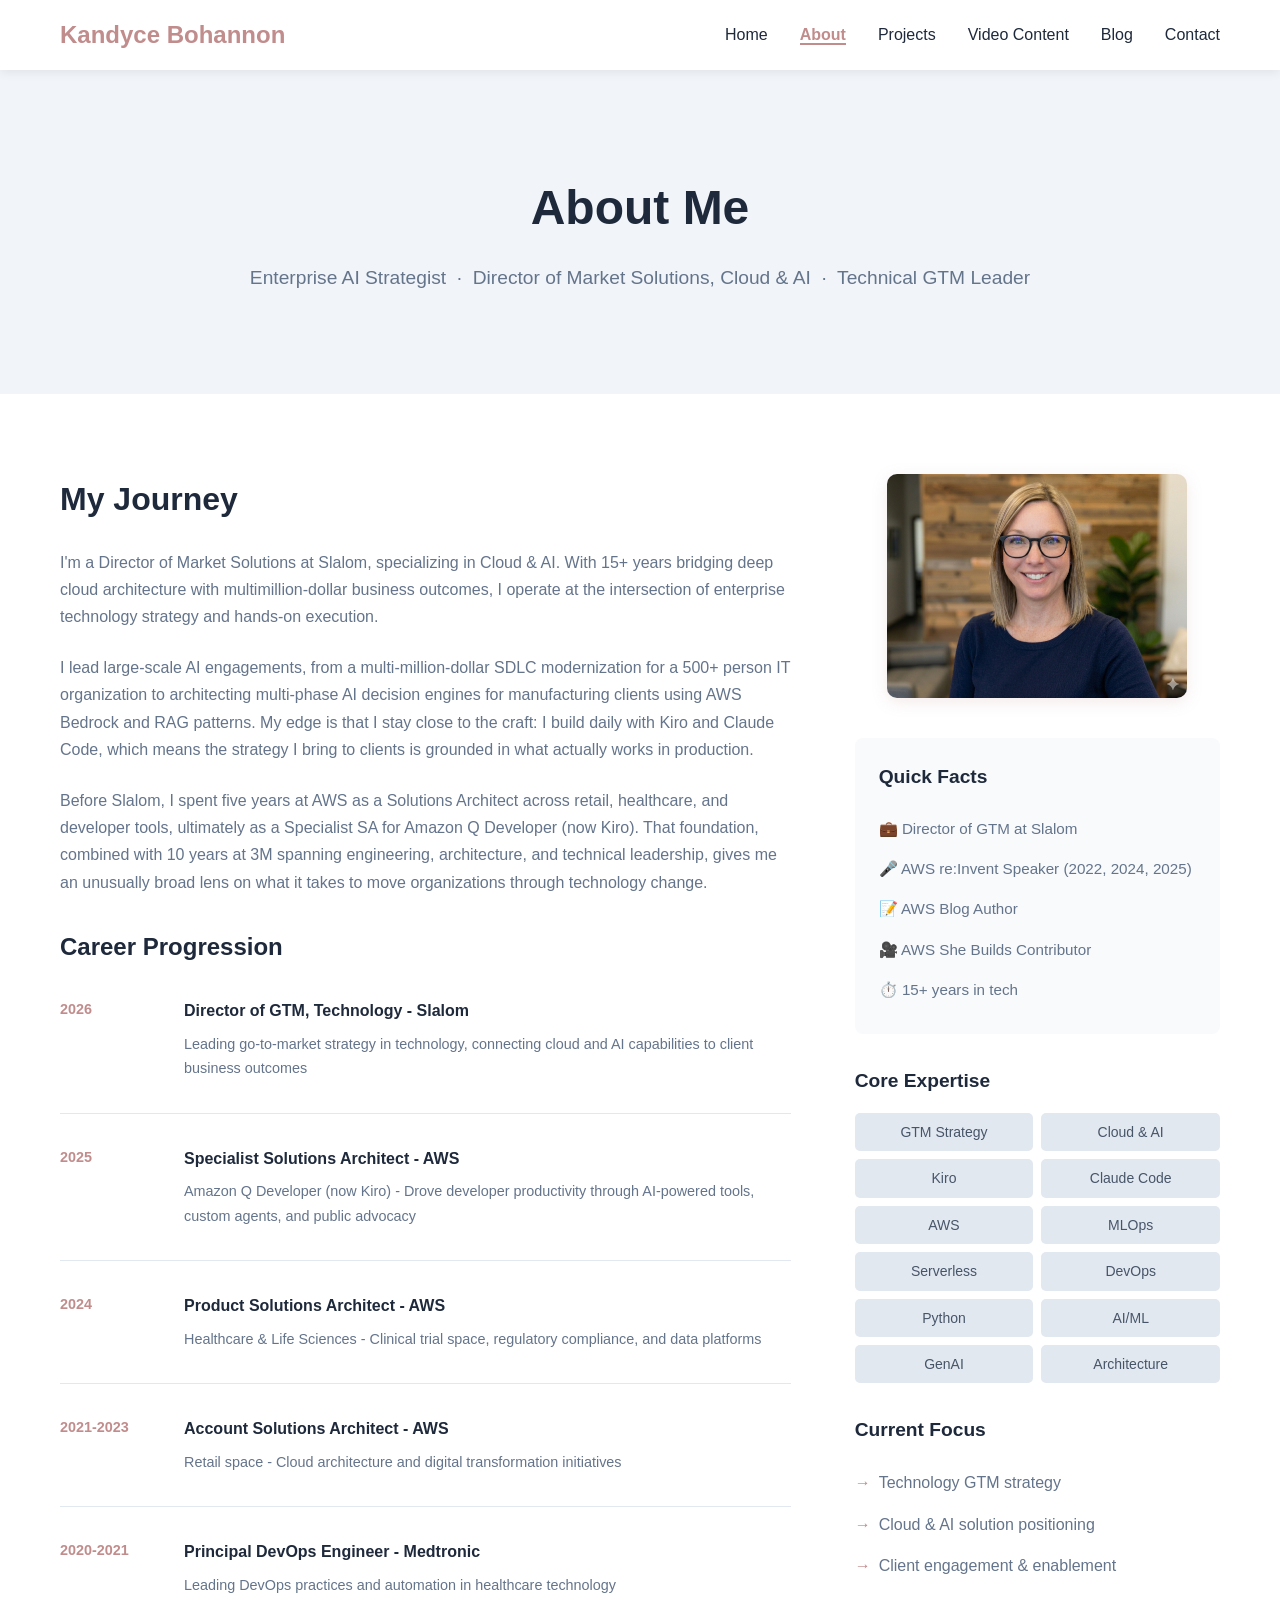
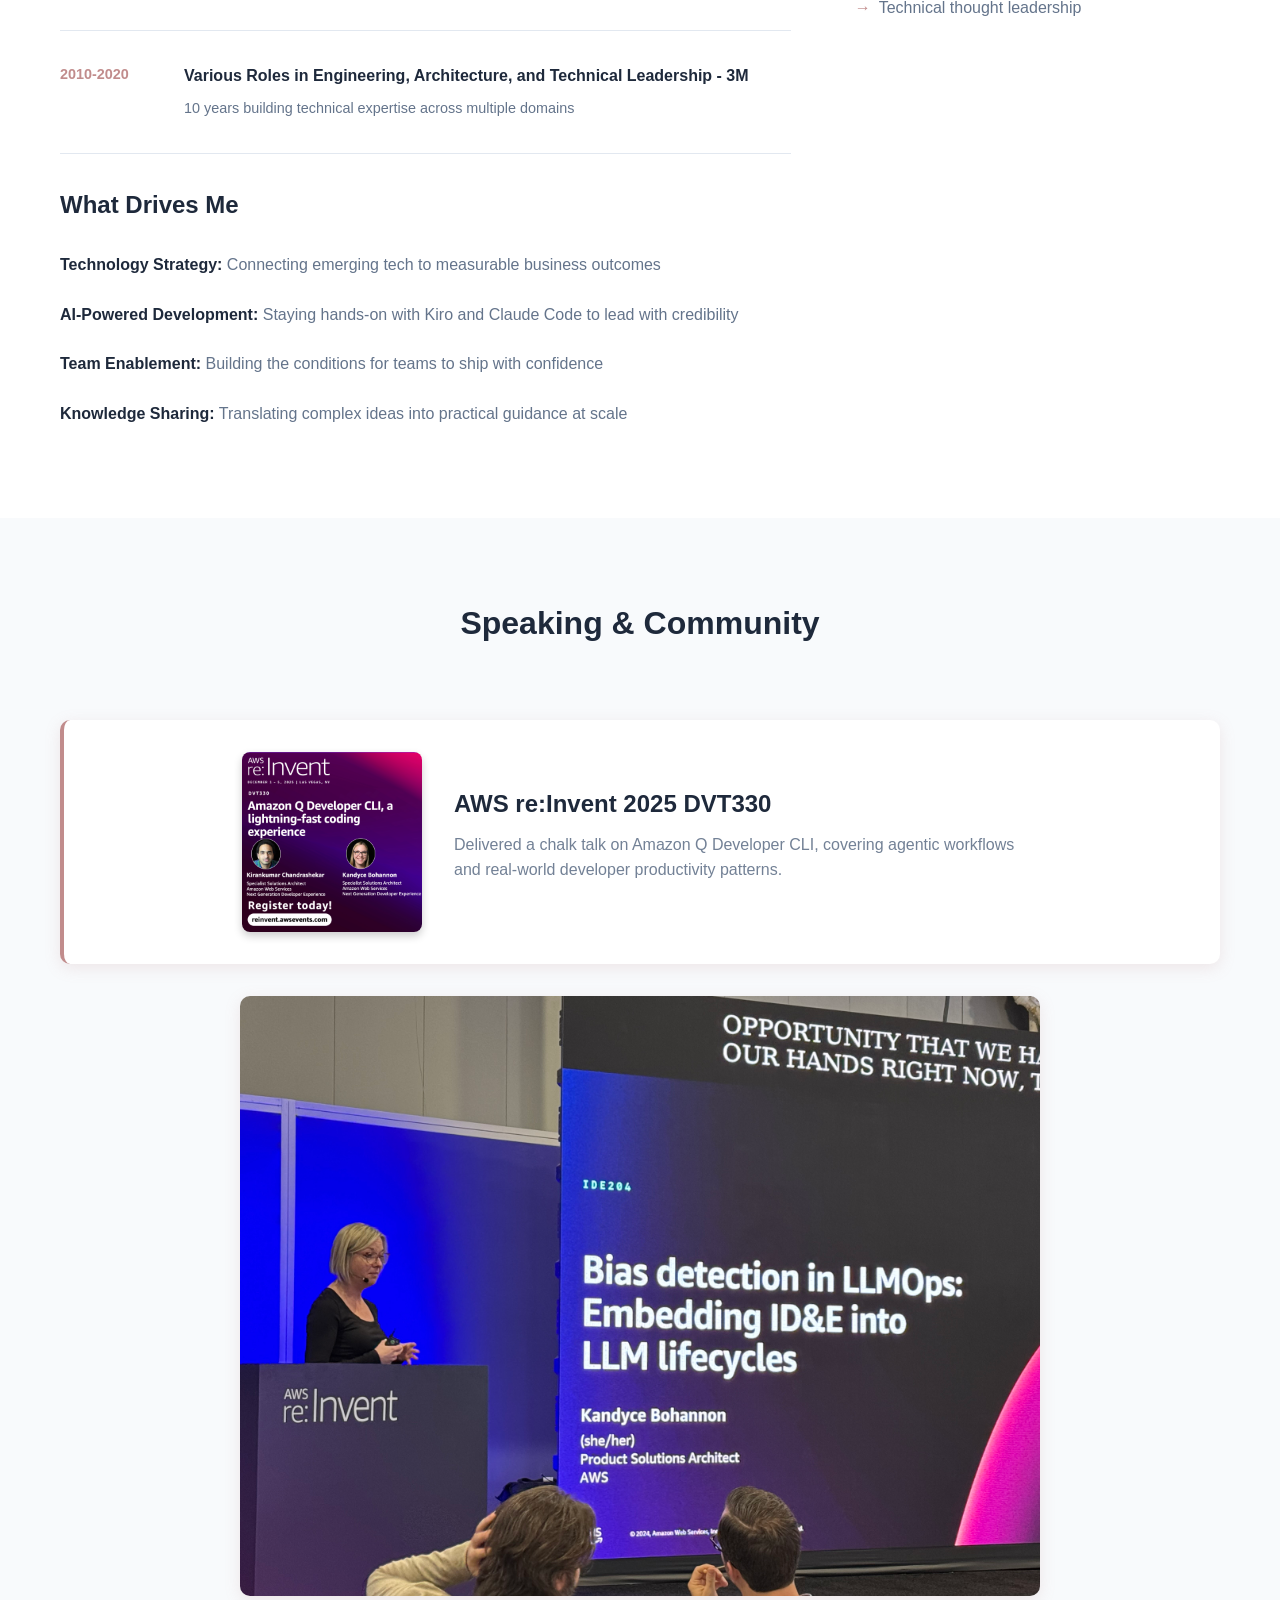
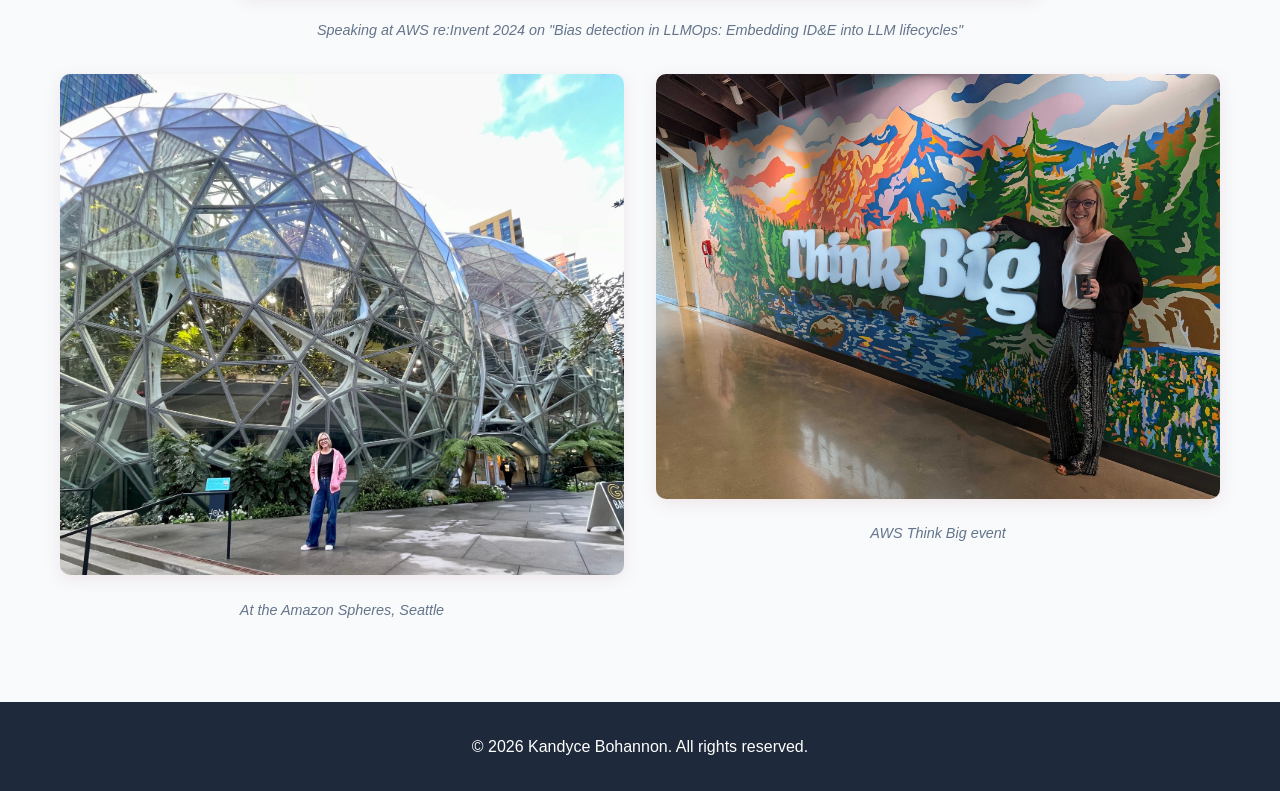
==== about.html @ 292721c5 "Reposition portfolio for Director/Executive GTM role - Shift hero and bio copy to Enterprise AI Stra" ====
<!DOCTYPE html>
<html lang="en">
<head>
    <meta charset="UTF-8">
    <meta name="viewport" content="width=device-width, initial-scale=1.0">
    <title>About - Kandyce Bohannon</title>
    <link rel="stylesheet" href="styles.css">
</head>
<body>
    <nav>
        <div class="nav-container">
            <div class="logo">Kandyce Bohannon</div>
            <button class="mobile-menu-toggle" onclick="toggleMobileMenu()">
                <span></span>
                <span></span>
                <span></span>
            </button>
            <ul class="nav-menu">
                <li><a href="index.html">Home</a></li>
                <li><a href="about.html" class="active">About</a></li>
                <li><a href="projects.html">Projects</a></li>
                <li><a href="she-builds-episodes.html">Video Content</a></li>
                <li><a href="blog.html">Blog</a></li>
                <li><a href="contact.html">Contact</a></li>
            </ul>
        </div>
    </nav>

    <main style="margin-top: 70px;">
        <section class="about-hero">
            <div class="container">
                <h1>About Me</h1>
                <p class="about-subtitle">Enterprise AI Strategist &nbsp;·&nbsp; Director of Market Solutions, Cloud &amp; AI &nbsp;·&nbsp; Technical GTM Leader</p>
            </div>
        </section>

        <section class="about-content">
            <div class="container">
                <div class="about-grid">
                    <div class="about-text">
                        <h2>My Journey</h2>
                        <p>I'm a Director of Market Solutions at Slalom, specializing in Cloud & AI. With 15+ years bridging deep cloud architecture with multimillion-dollar business outcomes, I operate at the intersection of enterprise technology strategy and hands-on execution.</p>

                        <p>I lead large-scale AI engagements, from a multi-million-dollar SDLC modernization for a 500+ person IT organization to architecting multi-phase AI decision engines for manufacturing clients using AWS Bedrock and RAG patterns. My edge is that I stay close to the craft: I build daily with Kiro and Claude Code, which means the strategy I bring to clients is grounded in what actually works in production.</p>

                        <p>Before Slalom, I spent five years at AWS as a Solutions Architect across retail, healthcare, and developer tools, ultimately as a Specialist SA for Amazon Q Developer (now Kiro). That foundation, combined with 10 years at 3M spanning engineering, architecture, and technical leadership, gives me an unusually broad lens on what it takes to move organizations through technology change.</p>

                        <h3>Career Progression</h3>
                        <div class="career-timeline">
                            <div class="timeline-item">
                                <div class="timeline-year">2026</div>
                                <div class="timeline-content">
                                    <h4>Director of GTM, Technology - Slalom</h4>
                                    <p>Leading go-to-market strategy in technology, connecting cloud and AI capabilities to client business outcomes</p>
                                </div>
                            </div>
                            <div class="timeline-item">
                                <div class="timeline-year">2025</div>
                                <div class="timeline-content">
                                    <h4>Specialist Solutions Architect - AWS</h4>
                                    <p>Amazon Q Developer (now Kiro) - Drove developer productivity through AI-powered tools, custom agents, and public advocacy</p>
                                </div>
                            </div>
                            <div class="timeline-item">
                                <div class="timeline-year">2024</div>
                                <div class="timeline-content">
                                    <h4>Product Solutions Architect - AWS</h4>
                                    <p>Healthcare & Life Sciences - Clinical trial space, regulatory compliance, and data platforms</p>
                                </div>
                            </div>
                            <div class="timeline-item">
                                <div class="timeline-year">2021-2023</div>
                                <div class="timeline-content">
                                    <h4>Account Solutions Architect - AWS</h4>
                                    <p>Retail space - Cloud architecture and digital transformation initiatives</p>
                                </div>
                            </div>
                            <div class="timeline-item">
                                <div class="timeline-year">2020-2021</div>
                                <div class="timeline-content">
                                    <h4>Principal DevOps Engineer - Medtronic</h4>
                                    <p>Leading DevOps practices and automation in healthcare technology</p>
                                </div>
                            </div>
                            <div class="timeline-item">
                                <div class="timeline-year">2010-2020</div>
                                <div class="timeline-content">
                                    <h4>Various Roles in Engineering, Architecture, and Technical Leadership - 3M</h4>
                                    <p>10 years building technical expertise across multiple domains</p>
                                </div>
                            </div>
                        </div>

                        <h3>What Drives Me</h3>
                        <ul class="values-list">
                            <li><strong>Technology Strategy:</strong> Connecting emerging tech to measurable business outcomes</li>
                            <li><strong>AI-Powered Development:</strong> Staying hands-on with Kiro and Claude Code to lead with credibility</li>
                            <li><strong>Team Enablement:</strong> Building the conditions for teams to ship with confidence</li>
                            <li><strong>Knowledge Sharing:</strong> Translating complex ideas into practical guidance at scale</li>
                        </ul>
                    </div>
                    
                    <div class="about-sidebar">
                        <div class="profile-image">
                            <img src="images/kb-profile-pic-june26.png" alt="Kandyce Bohannon" />
                        </div>
                        
                        <div class="quick-facts">
                            <h3>Quick Facts</h3>
                            <ul class="facts-list">
                                <li>💼 Director of GTM at Slalom</li>
                                <li>🎤 AWS re:Invent Speaker (2022, 2024, 2025)</li>
                                <li>📝 AWS Blog Author</li>
                                <li>🎥 AWS She Builds Contributor</li>
                                <li>⏱️ 15+ years in tech</li>
                            </ul>
                        </div>
                        
                        <div class="tech-stack">
                            <h3>Core Expertise</h3>
                            <div class="tech-grid">
                                <span class="tech-item">GTM Strategy</span>
                                <span class="tech-item">Cloud & AI</span>
                                <span class="tech-item">Kiro</span>
                                <span class="tech-item">Claude Code</span>
                                <span class="tech-item">AWS</span>
                                <span class="tech-item">MLOps</span>
                                <span class="tech-item">Serverless</span>
                                <span class="tech-item">DevOps</span>
                                <span class="tech-item">Python</span>
                                <span class="tech-item">AI/ML</span>
                                <span class="tech-item">GenAI</span>
                                <span class="tech-item">Architecture</span>
                            </div>
                        </div>

                        <div class="current-focus">
                            <h3>Current Focus</h3>
                            <ul>
                                <li>Technology GTM strategy</li>
                                <li>Cloud & AI solution positioning</li>
                                <li>Client engagement & enablement</li>
                                <li>Technical thought leadership</li>
                            </ul>
                        </div>
                    </div>
                </div>
            </div>
        </section>

        <section class="speaking-section">
            <div class="container">
                <h2>Speaking & Community</h2>
                
                <div class="reinvent-banner" style="background: white; border-radius: 10px; box-shadow: 0 4px 16px rgba(193,140,140,0.18); border-left: 4px solid #C18C8C; padding: 2rem; margin-bottom: 2rem;">
                    <div class="banner-content" style="flex-direction: row; align-items: center; gap: 2rem;">
                        <img src="images/dvt330-reinvent-2025.png" alt="DVT330 - Amazon Q Developer CLI Chalk Talk at re:Invent 2025" class="reinvent-image" style="max-width: 180px; border-radius: 8px;">
                        <div class="banner-text" style="color: #1e293b;">
                            <h3 style="color: #1e293b;">AWS re:Invent 2025 DVT330</h3>
                            <p style="color: #64748b;">Delivered a chalk talk on Amazon Q Developer CLI, covering agentic workflows and real-world developer productivity patterns.</p>
                        </div>
                    </div>
                </div>

                <div class="speaking-grid">
                    <div class="speaking-feature">
                        <img src="images/me-speaking.jpg" alt="Speaking at re:Invent on Bias Detection in LLMOps" />
                        <p class="photo-caption">Speaking at AWS re:Invent 2024 on "Bias detection in LLMOps: Embedding ID&E into LLM lifecycles"</p>
                    </div>
                    <div class="aws-photos-grid">
                        <div class="aws-photo">
                            <img src="images/me-spheres.jpg" alt="At the Amazon Spheres in Seattle" />
                            <p class="photo-caption">At the Amazon Spheres, Seattle</p>
                        </div>
                        <div class="aws-photo">
                            <img src="images/aws-event.jpg" alt="At AWS Think Big event" />
                            <p class="photo-caption">AWS Think Big event</p>
                        </div>
                    </div>
                </div>
            </div>
        </section>
    </main>

    <script>
        function toggleMobileMenu() {
            const navMenu = document.querySelector('.nav-menu');
            const toggle = document.querySelector('.mobile-menu-toggle');
            navMenu.classList.toggle('active');
            toggle.classList.toggle('active');
        }
    </script>

    <footer>
        <div class="container">
            <p>&copy; 2026 Kandyce Bohannon. All rights reserved.</p>
        </div>
    </footer>

    <style>
        .about-hero {
            background: #F1F4F8;
            color: #1e293b;
            padding: 100px 0;
            text-align: center;
        }

        .about-hero h1 {
            font-size: 3rem;
            margin-bottom: 1rem;
            color: #1e293b;
        }

        .about-subtitle {
            font-size: 1.2rem;
            color: #64748b;
        }

        .about-content {
            padding: 80px 0;
        }

        .about-grid {
            display: grid;
            grid-template-columns: 2fr 1fr;
            gap: 4rem;
            align-items: start;
        }

        .about-text h2 {
            font-size: 2rem;
            margin-bottom: 1.5rem;
            color: #1e293b;
        }

        .about-text h3 {
            font-size: 1.5rem;
            margin: 2rem 0 1rem;
            color: #1e293b;
        }

        .about-text p {
            margin-bottom: 1.5rem;
            color: #64748b;
            line-height: 1.7;
        }

        .career-timeline {
            margin: 2rem 0;
        }

        .timeline-item {
            display: grid;
            grid-template-columns: 100px 1fr;
            gap: 1.5rem;
            margin-bottom: 2rem;
            padding-bottom: 2rem;
            border-bottom: 1px solid #e2e8f0;
        }

        .timeline-year {
            font-weight: bold;
            color: #C18C8C;
            font-size: 0.9rem;
        }

        .timeline-content h4 {
            color: #1e293b;
            margin-bottom: 0.5rem;
        }

        .timeline-content p {
            color: #64748b;
            margin: 0;
            font-size: 0.9rem;
        }

        .values-list {
            list-style: none;
            padding-left: 0;
        }

        .values-list li {
            padding: 0.75rem 0;
            color: #64748b;
            line-height: 1.6;
        }

        .values-list strong {
            color: #1e293b;
        }

        .profile-image {
            text-align: center;
            margin-bottom: 2rem;
        }

        .profile-image img {
            width: 100%;
            max-width: 300px;
            border-radius: 10px;
            box-shadow: 0 4px 16px rgba(193,140,140,0.18);
        }

        .quick-facts {
            background: #f8fafc;
            padding: 1.5rem;
            border-radius: 8px;
            margin-bottom: 2rem;
        }

        .quick-facts h3 {
            font-size: 1.2rem;
            margin-bottom: 1rem;
            color: #1e293b;
        }

        .facts-list {
            list-style: none;
            padding-left: 0;
        }

        .facts-list li {
            padding: 0.5rem 0;
            color: #64748b;
            font-size: 0.95rem;
        }

        .image-note {
            font-size: 0.8rem;
            color: #64748b;
            font-style: italic;
            margin-top: 0.5rem;
        }

        .tech-stack h3, .current-focus h3 {
            font-size: 1.2rem;
            margin-bottom: 1rem;
            color: #1e293b;
        }

        .tech-grid {
            display: grid;
            grid-template-columns: repeat(2, 1fr);
            gap: 0.5rem;
            margin-bottom: 2rem;
        }

        .tech-item {
            background: #e2e8f0;
            color: #475569;
            padding: 0.5rem;
            border-radius: 5px;
            text-align: center;
            font-size: 0.875rem;
        }

        .current-focus ul {
            list-style: none;
            padding-left: 0;
        }

        .current-focus li {
            padding: 0.5rem 0;
            color: #64748b;
            position: relative;
            padding-left: 1.5rem;
        }

        .current-focus li:before {
            content: "→";
            color: #C18C8C;
            position: absolute;
            left: 0;
        }

        @media (max-width: 768px) {
            .about-grid {
                grid-template-columns: 1fr;
                gap: 2rem;
            }
            
            .about-hero h1 {
                font-size: 2rem;
            }

            .timeline-item {
                grid-template-columns: 1fr;
                gap: 0.5rem;
            }
        }

        .speaking-section {
            background: #f8fafc;
            padding: 80px 0;
        }

        .speaking-section h2 {
            font-size: 2rem;
            margin-bottom: 2rem;
            color: #1e293b;
            text-align: center;
        }

        .speaking-grid {
            display: grid;
            gap: 2rem;
        }

        .speaking-feature {
            text-align: center;
        }

        .speaking-feature img {
            width: 100%;
            max-width: 800px;
            border-radius: 10px;
            box-shadow: 0 4px 16px rgba(193,140,140,0.18);
        }

        .aws-photos-grid {
            display: grid;
            grid-template-columns: repeat(2, 1fr);
            gap: 2rem;
        }

        .aws-photo {
            text-align: center;
        }

        .aws-photo img {
            width: 100%;
            border-radius: 10px;
            box-shadow: 0 4px 16px rgba(193,140,140,0.18);
        }

        .photo-caption {
            margin-top: 1rem;
            color: #64748b;
            font-size: 0.9rem;
            font-style: italic;
        }

        @media (max-width: 768px) {
            .aws-photos-grid {
                grid-template-columns: 1fr;
            }
        }
    </style>
</body>
</html>
---- styles.css ----
/* Reset and base styles */
* {
    margin: 0;
    padding: 0;
    box-sizing: border-box;
}

body {
    font-family: -apple-system, BlinkMacSystemFont, 'Segoe UI', Roboto, sans-serif;
    line-height: 1.6;
    color: #1e293b;
    background: #fff;
}

.container {
    max-width: 1200px;
    margin: 0 auto;
    padding: 0 20px;
}

/* Navigation */
nav {
    background: #fff;
    box-shadow: 0 2px 10px rgba(0,0,0,0.08);
    position: fixed;
    width: 100%;
    top: 0;
    z-index: 1000;
}

.nav-container {
    max-width: 1200px;
    margin: 0 auto;
    padding: 0 20px;
    display: flex;
    justify-content: space-between;
    align-items: center;
    height: 70px;
}

.logo {
    font-size: 1.5rem;
    font-weight: bold;
    color: #C18C8C;
}

.nav-menu {
    display: flex;
    list-style: none;
    gap: 2rem;
}

.nav-menu a {
    text-decoration: none;
    color: #1e293b;
    font-weight: 500;
    transition: color 0.3s;
}

.nav-menu a:hover {
    color: #C18C8C;
}

.nav-menu a.active {
    color: #C18C8C;
    font-weight: 600;
    border-bottom: 2px solid #C18C8C;
}

/* Mobile menu toggle */
.mobile-menu-toggle {
    display: none;
    flex-direction: column;
    background: none;
    border: none;
    cursor: pointer;
    padding: 0;
    width: 30px;
    height: 24px;
    justify-content: space-between;
}

.mobile-menu-toggle span {
    display: block;
    height: 3px;
    width: 100%;
    background: #1e293b;
    border-radius: 2px;
    transition: all 0.3s ease;
}

.mobile-menu-toggle.active span:nth-child(1) {
    transform: rotate(45deg) translate(6px, 6px);
}

.mobile-menu-toggle.active span:nth-child(2) {
    opacity: 0;
}

.mobile-menu-toggle.active span:nth-child(3) {
    transform: rotate(-45deg) translate(6px, -6px);
}

/* re:Invent Banner */
.reinvent-banner {
    background: linear-gradient(135deg, #ff6b35 0%, #f7931e 100%);
    padding: 20px 0;
    margin-top: 70px;
}

.banner-content {
    display: flex;
    align-items: center;
    gap: 20px;
    max-width: 800px;
    margin: 0 auto;
}

.reinvent-image {
    max-width: 200px;
    height: auto;
    border-radius: 8px;
    box-shadow: 0 4px 8px rgba(0,0,0,0.2);
}

.banner-text {
    color: white;
    flex: 1;
}

.banner-text h3 {
    margin: 0 0 8px 0;
    font-size: 1.5rem;
}

.banner-text p {
    margin: 0 0 15px 0;
    opacity: 0.9;
}

.btn-accent {
    background: white;
    color: #ff6b35;
    border: none;
    font-weight: 600;
}

.btn-accent:hover {
    background: #f8f9fa;
    transform: translateY(-2px);
}

/* Hero section */
.hero {
    background: #F1F4F8;
    color: #1e293b;
    padding: 150px 0 100px;
    text-align: center;
}

.hero-content {
    max-width: 800px;
    margin: 0 auto;
    padding: 0 20px;
}

.hero h1 {
    font-size: 3.5rem;
    margin-bottom: 1rem;
    color: #1e293b;
}

.highlight {
    color: #C18C8C;
}

.hero-subtitle {
    font-size: 1.4rem;
    margin-bottom: 1rem;
    color: #475569;
    font-weight: 400;
    letter-spacing: 0.02em;
}

.hero-description {
    font-size: 1.1rem;
    margin-bottom: 2rem;
    color: #64748b;
    line-height: 1.75;
}

.hero-buttons {
    display: flex;
    gap: 1rem;
    justify-content: center;
    flex-wrap: wrap;
}

/* Buttons */
.btn {
    display: inline-block;
    padding: 12px 30px;
    text-decoration: none;
    border-radius: 5px;
    font-weight: 600;
    transition: all 0.3s;
    border: 2px solid transparent;
}

.btn-primary {
    background: #C18C8C;
    color: white;
    border-color: #C18C8C;
}

.btn-primary:hover {
    background: #A67070;
    border-color: #A67070;
    transform: translateY(-2px);
}

.btn-secondary {
    background: transparent;
    color: #1e293b;
    border: 2px solid #1e293b;
}

.btn-secondary:hover {
    background: #1e293b;
    color: white;
}

/* Hero section button overrides — light background, no white-on-white issues */
.hero .btn-primary {
    background: #C18C8C;
    border-color: #C18C8C;
    color: white;
}

.hero .btn-primary:hover {
    background: #A67070;
    border-color: #A67070;
}

.hero .btn-secondary {
    background: transparent;
    color: #1e293b;
    border: 2px solid #1e293b;
}

.hero .btn-secondary:hover {
    background: #1e293b;
    color: white;
}

/* Executive Engagements section */
.executive-engagements {
    padding: 100px 0;
    background: #fff;
}

.executive-engagements h2 {
    text-align: center;
    font-size: 2.5rem;
    margin-bottom: 0.75rem;
    color: #1e293b;
}

.section-subtitle {
    text-align: center;
    color: #64748b;
    font-size: 1.1rem;
    margin-bottom: 3rem;
    max-width: 650px;
    margin-left: auto;
    margin-right: auto;
}

.section-divider {
    width: 60px;
    height: 3px;
    background: #C18C8C;
    margin: 1rem auto 3rem;
    border-radius: 2px;
}

.engagements-grid {
    display: grid;
    grid-template-columns: repeat(auto-fit, minmax(440px, 1fr));
    gap: 2rem;
}

.engagement-card {
    background: #f8fafc;
    border-radius: 12px;
    padding: 2.5rem;
    border-left: 4px solid #C18C8C;
    box-shadow: 0 4px 16px rgba(193,140,140,0.18);
    transition: transform 0.3s, box-shadow 0.3s;
}

.engagement-card:hover {
    transform: translateY(-4px);
    box-shadow: 0 8px 28px rgba(193,140,140,0.28);
}

.engagement-icon {
    font-size: 2rem;
    margin-bottom: 1rem;
}

.engagement-card h3 {
    font-size: 1.4rem;
    color: #1e293b;
    margin-bottom: 0.5rem;
}

.engagement-meta {
    font-size: 0.875rem;
    color: #C18C8C;
    font-weight: 600;
    text-transform: uppercase;
    letter-spacing: 0.05em;
    margin-bottom: 1rem;
}

.engagement-card p {
    color: #64748b;
    line-height: 1.7;
    margin-bottom: 1.5rem;
}

.engagement-tags {
    display: flex;
    gap: 0.5rem;
    flex-wrap: wrap;
}

/* Thought Leadership section */
.thought-leadership {
    padding: 100px 0;
    background: #f8fafc;
}

.thought-leadership h2 {
    text-align: center;
    font-size: 2.5rem;
    margin-bottom: 0.75rem;
    color: #1e293b;
}

.leadership-grid {
    display: grid;
    grid-template-columns: 1.4fr 1fr 1fr;
    gap: 2rem;
    align-items: start;
}

.leadership-card {
    background: white;
    border-radius: 12px;
    padding: 2rem;
    box-shadow: 0 4px 16px rgba(193,140,140,0.18);
    border-left: 4px solid #C18C8C;
    height: 100%;
    transition: transform 0.2s, box-shadow 0.2s;
}

.leadership-card:hover {
    transform: translateY(-3px);
    box-shadow: 0 8px 28px rgba(193,140,140,0.28);
}

.leadership-card.featured-host {
    border-top: 4px solid #C18C8C;
}

.leadership-icon {
    font-size: 1.75rem;
    margin-bottom: 0.75rem;
}

.leadership-card h3 {
    font-size: 1.25rem;
    color: #1e293b;
    margin-bottom: 0.25rem;
}

.leadership-card h4 {
    font-size: 0.95rem;
    color: #C18C8C;
    font-weight: 600;
    margin-bottom: 0.75rem;
}

.leadership-card p {
    color: #64748b;
    line-height: 1.7;
    font-size: 0.95rem;
    margin-bottom: 1rem;
}

.viewer-count {
    display: inline-block;
    background: #fef3f3;
    color: #C18C8C;
    font-weight: 700;
    font-size: 1.5rem;
    padding: 0.5rem 1rem;
    border-radius: 8px;
    margin-bottom: 1rem;
}

/* Featured projects */
.featured-projects {
    padding: 100px 0;
    background: #f8fafc;
}

.featured-projects h2 {
    text-align: center;
    font-size: 2.5rem;
    margin-bottom: 3rem;
    color: #1e293b;
}

.projects-grid {
    display: grid;
    grid-template-columns: repeat(auto-fit, minmax(300px, 1fr));
    gap: 2rem;
}

.project-card {
    background: white;
    padding: 2rem;
    border-radius: 10px;
    box-shadow: 0 4px 16px rgba(193,140,140,0.18);
    border-left: 4px solid #C18C8C;
    transition: transform 0.3s, box-shadow 0.3s;
}

.project-card:hover {
    transform: translateY(-5px);
    box-shadow: 0 8px 28px rgba(193,140,140,0.28);
}

.project-card h3 {
    font-size: 1.5rem;
    margin-bottom: 1rem;
    color: #1e293b;
}

.project-card p {
    color: #64748b;
    margin-bottom: 1.5rem;
}

.project-tech {
    display: flex;
    gap: 0.5rem;
    margin-bottom: 1.5rem;
    flex-wrap: wrap;
}

.tech-tag {
    background: #e2e8f0;
    color: #475569;
    padding: 0.25rem 0.75rem;
    border-radius: 20px;
    font-size: 0.875rem;
}

.project-link {
    color: #C18C8C;
    text-decoration: none;
    font-weight: 600;
}

.project-link:hover {
    color: #A67070;
    text-decoration: underline;
}

/* TODO note */
.todo-note {
    background: #fffbeb;
    border: 1px solid #fde68a;
    border-left: 4px solid #f59e0b;
    border-radius: 8px;
    padding: 1rem 1.5rem;
    margin: 2rem 0;
    color: #92400e;
    font-size: 0.9rem;
}

.todo-note strong {
    color: #78350f;
}

/* Footer */
footer {
    background: #1e293b;
    color: white;
    text-align: center;
    padding: 2rem 0;
}

/* Responsive design */
@media (max-width: 1024px) {
    .leadership-grid {
        grid-template-columns: 1fr 1fr;
    }

    .leadership-card.featured-host {
        grid-column: 1 / -1;
    }
}

@media (max-width: 768px) {
    .mobile-menu-toggle {
        display: flex;
    }

    .nav-menu {
        display: none;
        position: absolute;
        top: 100%;
        left: 0;
        width: 100%;
        background: white;
        flex-direction: column;
        box-shadow: 0 2px 10px rgba(0,0,0,0.1);
        z-index: 1000;
    }

    .nav-menu.active {
        display: flex;
    }

    .nav-menu li {
        margin: 0;
        border-bottom: 1px solid #e2e8f0;
    }

    .nav-menu a {
        padding: 1rem;
        display: block;
        text-align: center;
    }

    .banner-content {
        flex-direction: column;
        text-align: center;
    }

    .reinvent-image {
        max-width: 150px;
    }

    .hero h1 {
        font-size: 2.5rem;
    }

    .hero-subtitle {
        font-size: 1.1rem;
    }

    .hero-buttons {
        flex-direction: column;
        align-items: center;
    }

    .projects-grid {
        grid-template-columns: 1fr;
    }

    .engagements-grid {
        grid-template-columns: 1fr;
    }

    .leadership-grid {
        grid-template-columns: 1fr;
    }
}
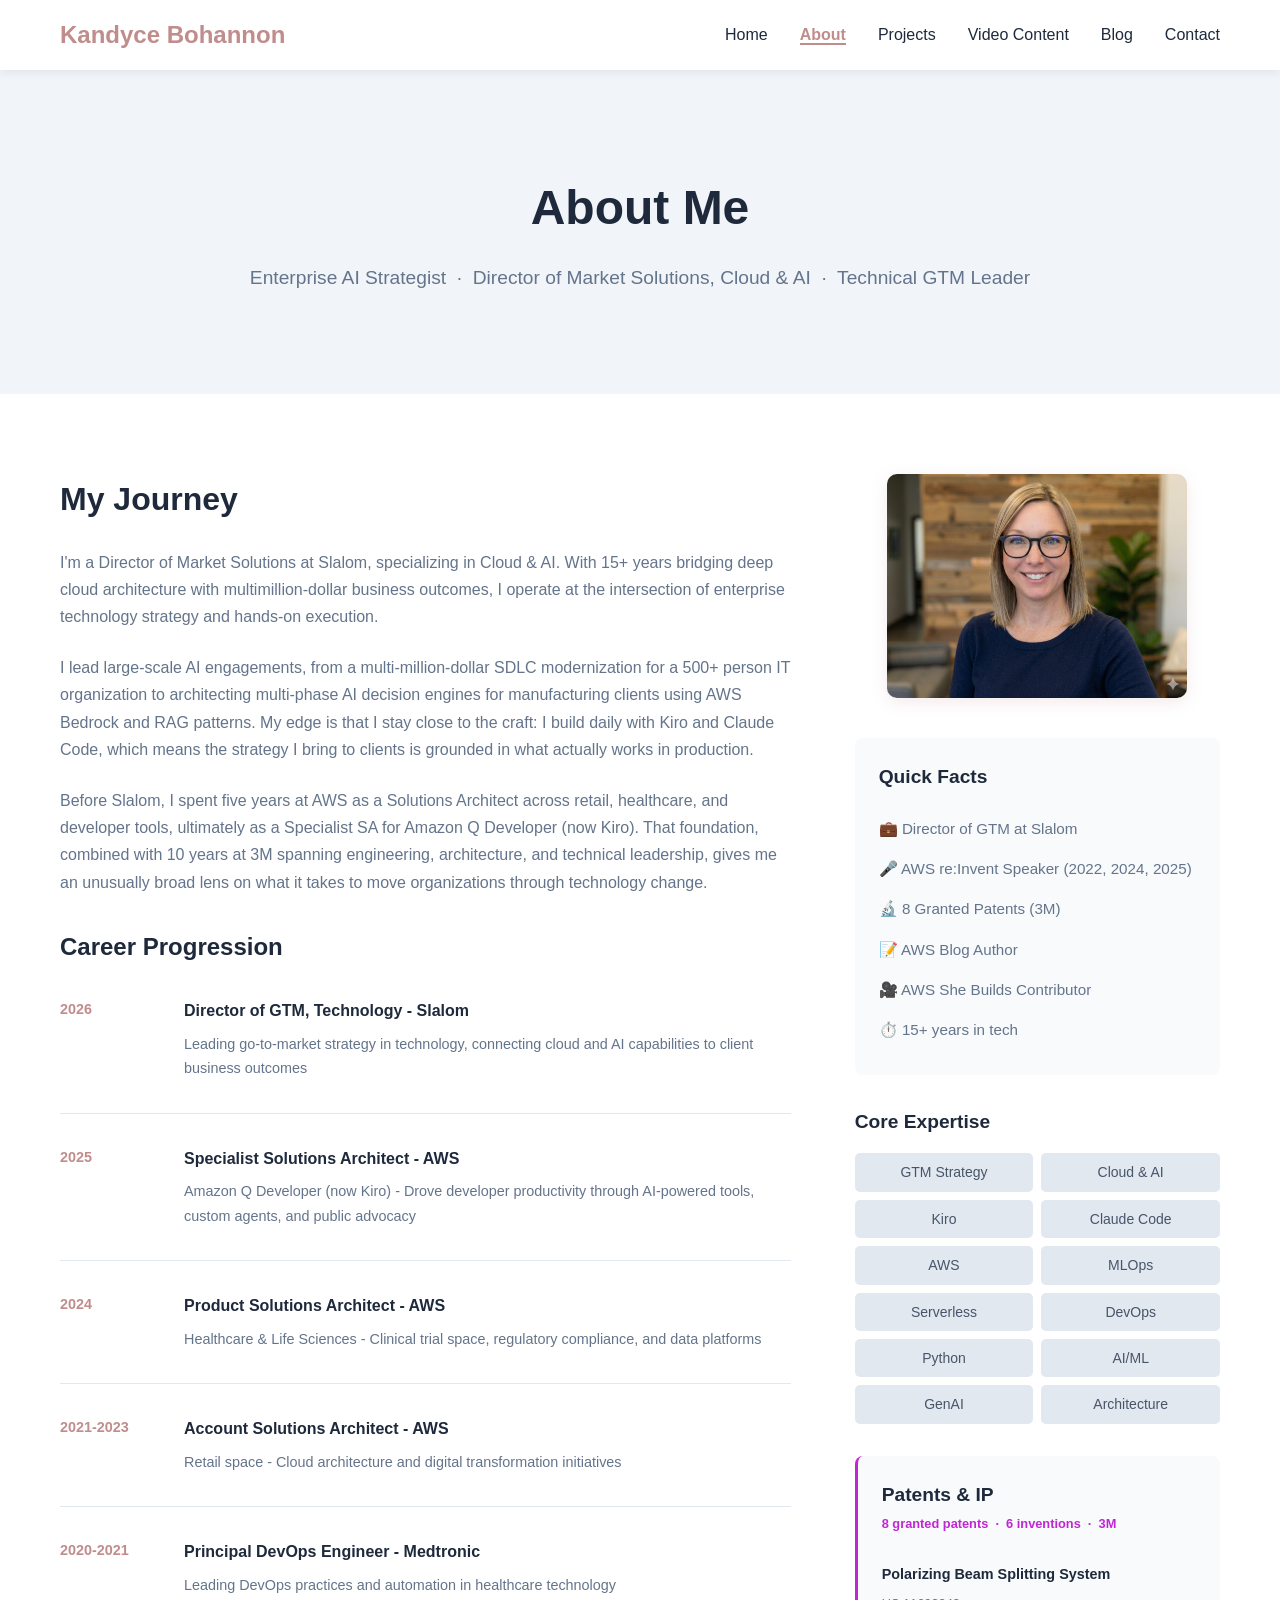
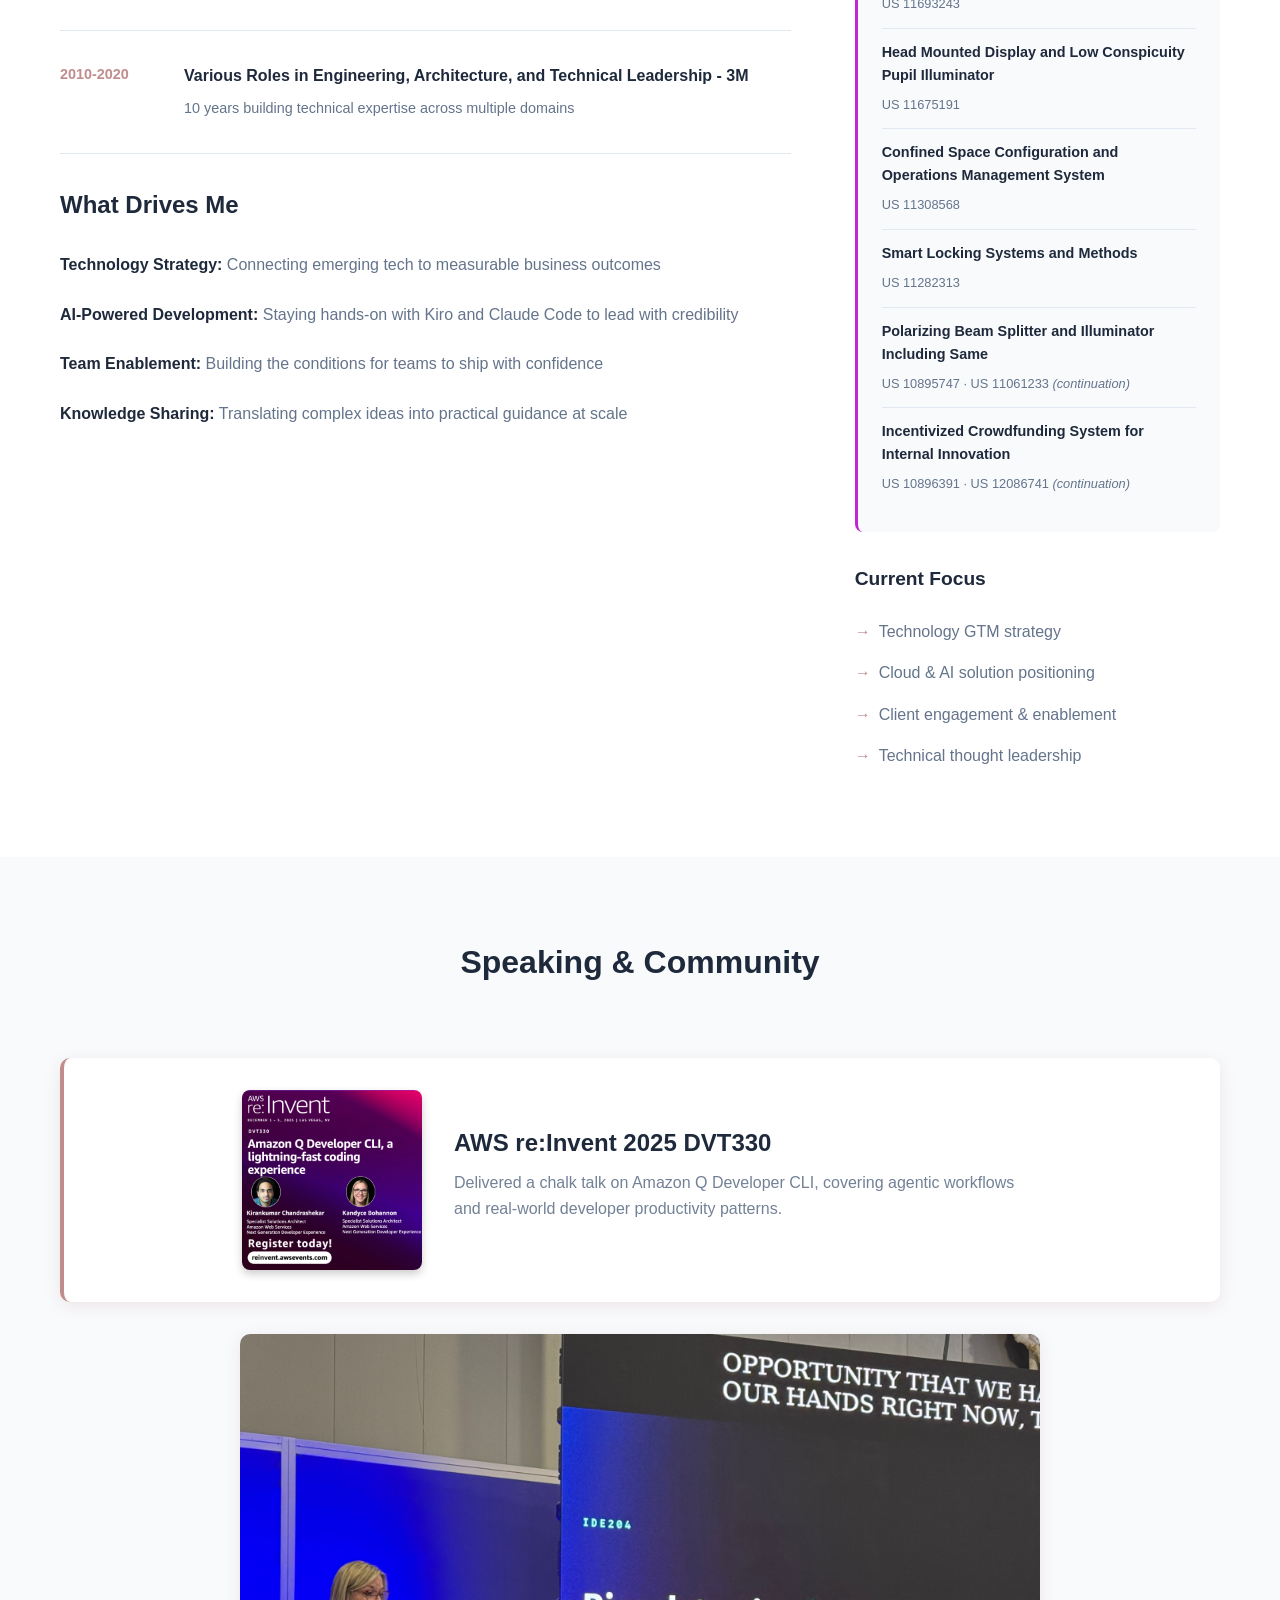
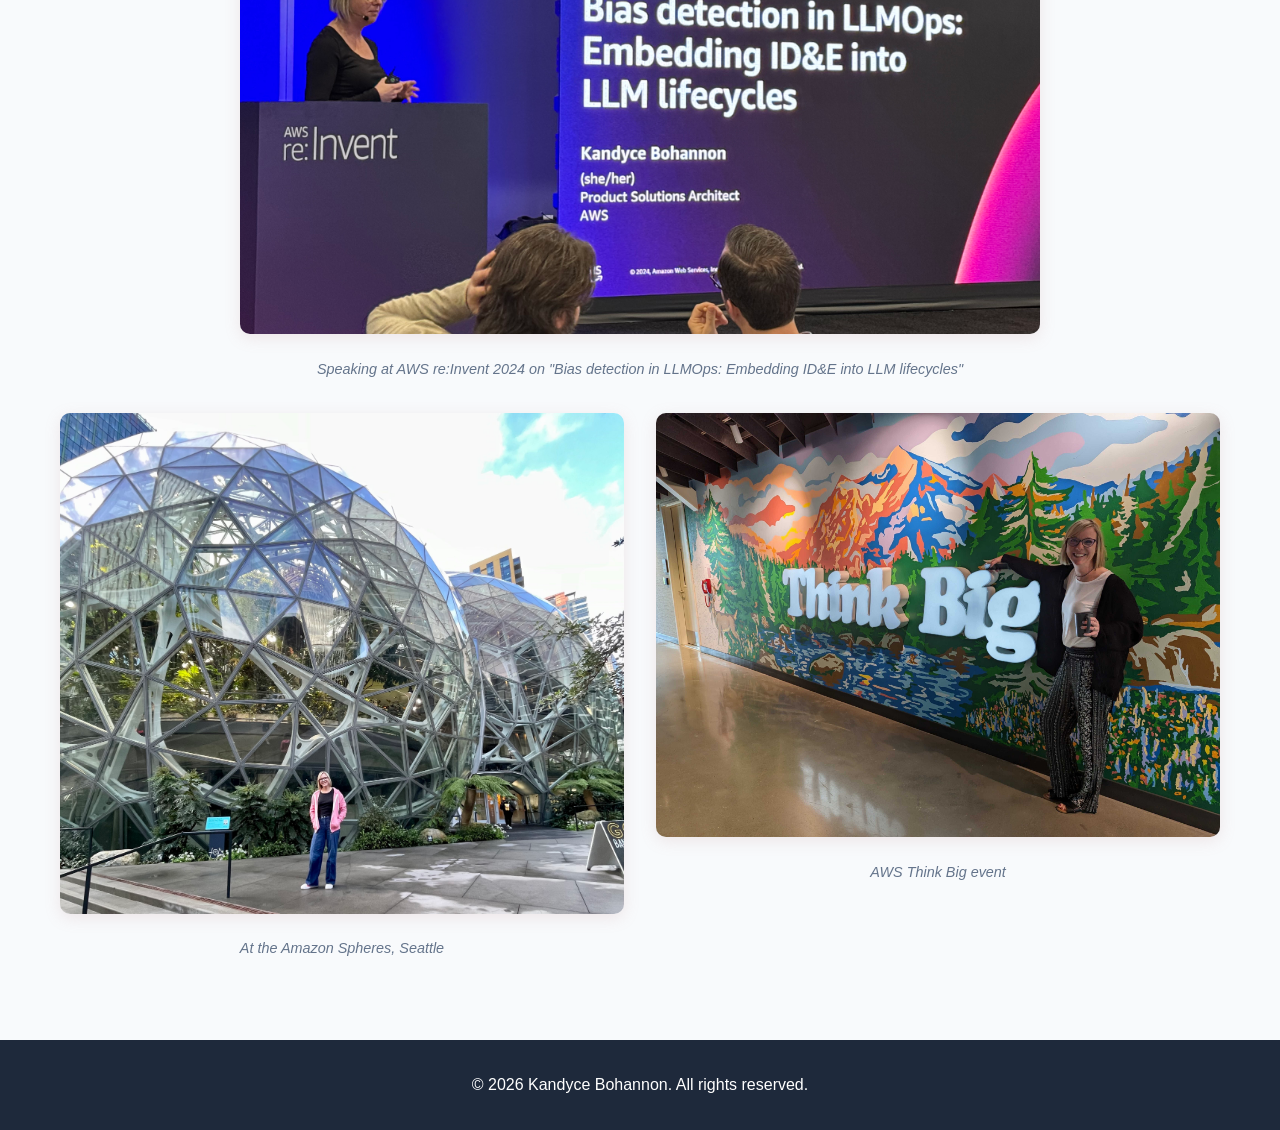
==== commit cb73d49c: "Add Patents & IP section to About sidebar Added 8 granted 3M patents to the sidebar, grouped into 6 " ====
--- a/about.html
+++ b/about.html
@@ -110,6 +110,7 @@
                             <ul class="facts-list">
                                 <li>💼 Director of GTM at Slalom</li>
                                 <li>🎤 AWS re:Invent Speaker (2022, 2024, 2025)</li>
+                                <li>🔬 8 Granted Patents (3M)</li>
                                 <li>📝 AWS Blog Author</li>
                                 <li>🎥 AWS She Builds Contributor</li>
                                 <li>⏱️ 15+ years in tech</li>
@@ -134,6 +135,37 @@
                             </div>
                         </div>
 
+                        <div class="patents-sidebar">
+                            <h3>Patents &amp; IP</h3>
+                            <p class="patents-count">8 granted patents &nbsp;·&nbsp; 6 inventions &nbsp;·&nbsp; 3M</p>
+                            <ul class="patents-list">
+                                <li>
+                                    <strong>Polarizing Beam Splitting System</strong>
+                                    <span class="patent-meta">US 11693243</span>
+                                </li>
+                                <li>
+                                    <strong>Head Mounted Display and Low Conspicuity Pupil Illuminator</strong>
+                                    <span class="patent-meta">US 11675191</span>
+                                </li>
+                                <li>
+                                    <strong>Confined Space Configuration and Operations Management System</strong>
+                                    <span class="patent-meta">US 11308568</span>
+                                </li>
+                                <li>
+                                    <strong>Smart Locking Systems and Methods</strong>
+                                    <span class="patent-meta">US 11282313</span>
+                                </li>
+                                <li>
+                                    <strong>Polarizing Beam Splitter and Illuminator Including Same</strong>
+                                    <span class="patent-meta">US 10895747 · US 11061233 <em>(continuation)</em></span>
+                                </li>
+                                <li>
+                                    <strong>Incentivized Crowdfunding System for Internal Innovation</strong>
+                                    <span class="patent-meta">US 10896391 · US 12086741 <em>(continuation)</em></span>
+                                </li>
+                            </ul>
+                        </div>
+
                         <div class="current-focus">
                             <h3>Current Focus</h3>
                             <ul>
@@ -355,6 +387,53 @@
             font-size: 0.875rem;
         }
 
+        .patents-sidebar {
+            background: #f8fafc;
+            padding: 1.5rem;
+            border-radius: 8px;
+            margin-bottom: 2rem;
+            border-left: 3px solid #c026d3;
+        }
+
+        .patents-sidebar h3 {
+            font-size: 1.2rem;
+            margin-bottom: 0.25rem;
+            color: #1e293b;
+        }
+
+        .patents-count {
+            color: #c026d3;
+            font-size: 0.8rem;
+            font-weight: 600;
+            margin-bottom: 1rem;
+        }
+
+        .patents-list {
+            list-style: none;
+            padding-left: 0;
+        }
+
+        .patents-list li {
+            padding: 0.75rem 0;
+            border-bottom: 1px solid #e2e8f0;
+        }
+
+        .patents-list li:last-child {
+            border-bottom: none;
+        }
+
+        .patents-list strong {
+            display: block;
+            color: #1e293b;
+            font-size: 0.9rem;
+            margin-bottom: 0.25rem;
+        }
+
+        .patent-meta {
+            color: #64748b;
+            font-size: 0.8rem;
+        }
+
         .current-focus ul {
             list-style: none;
             padding-left: 0;
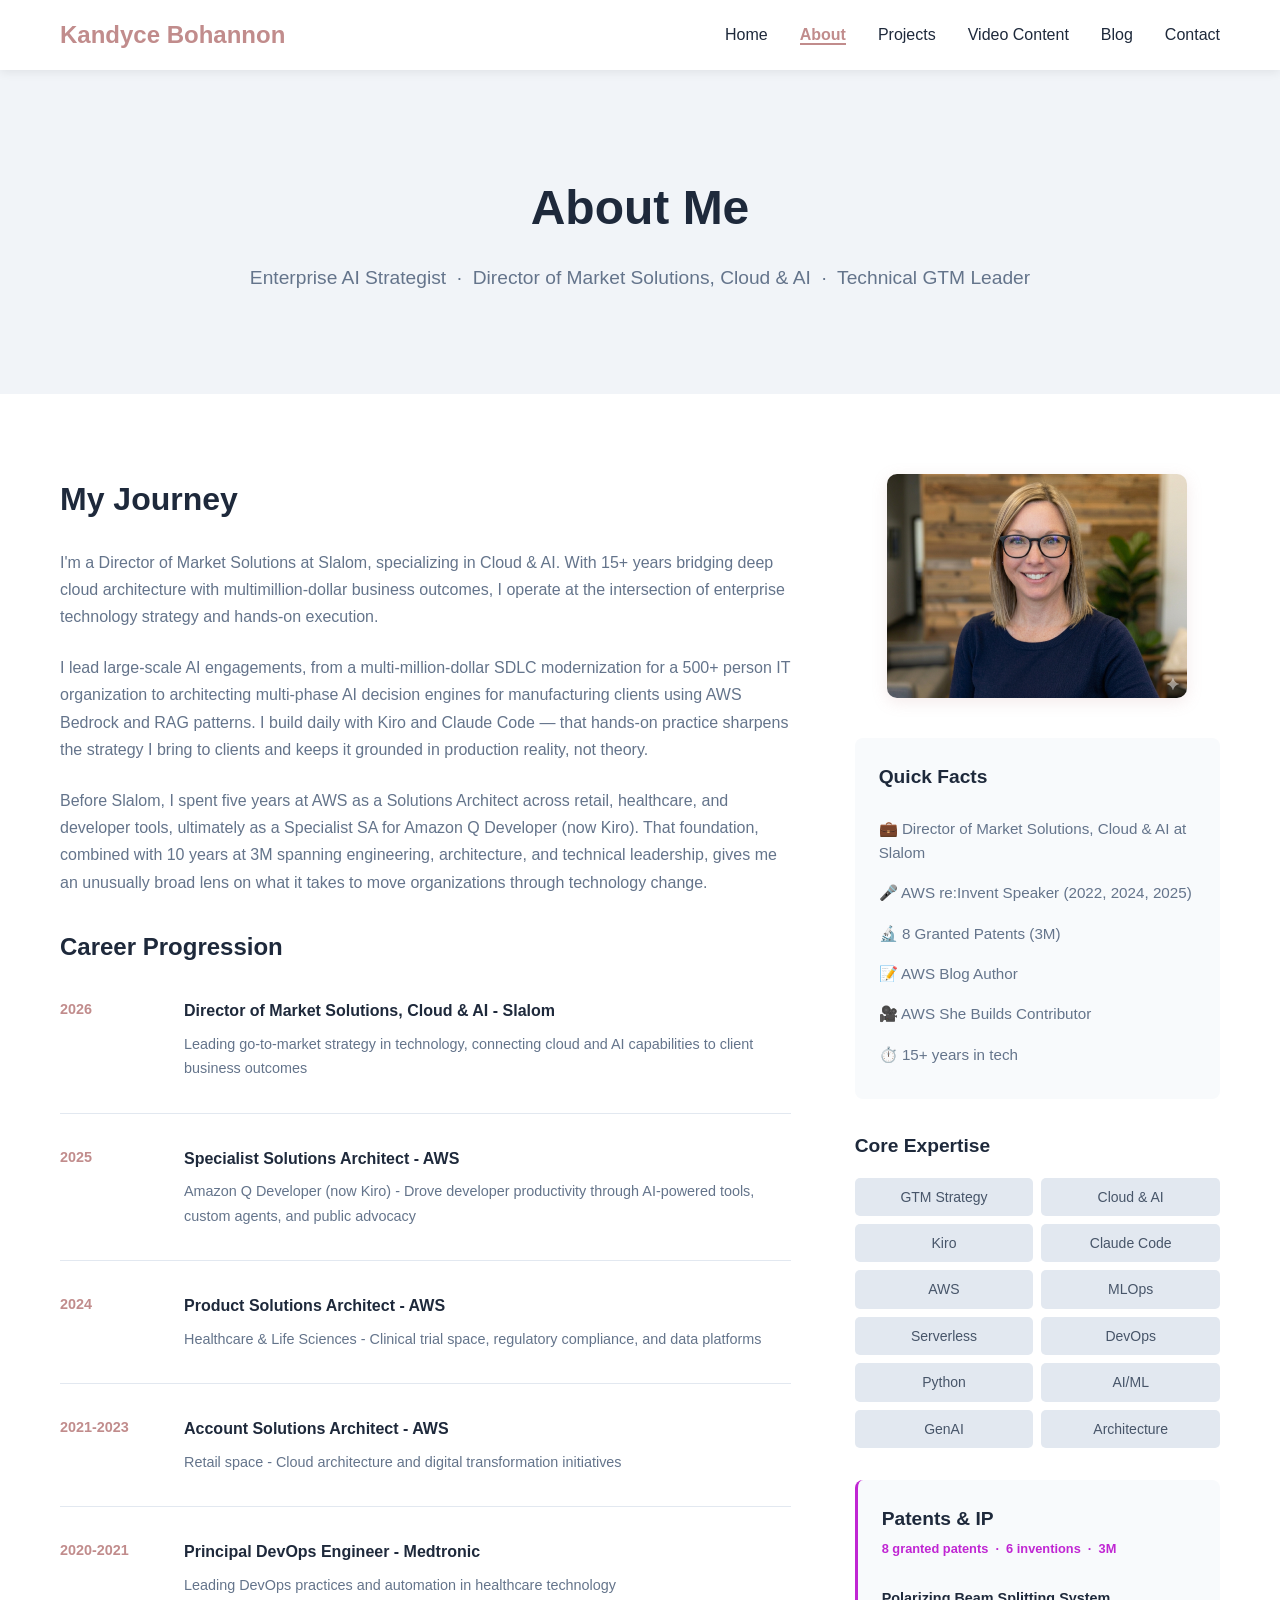
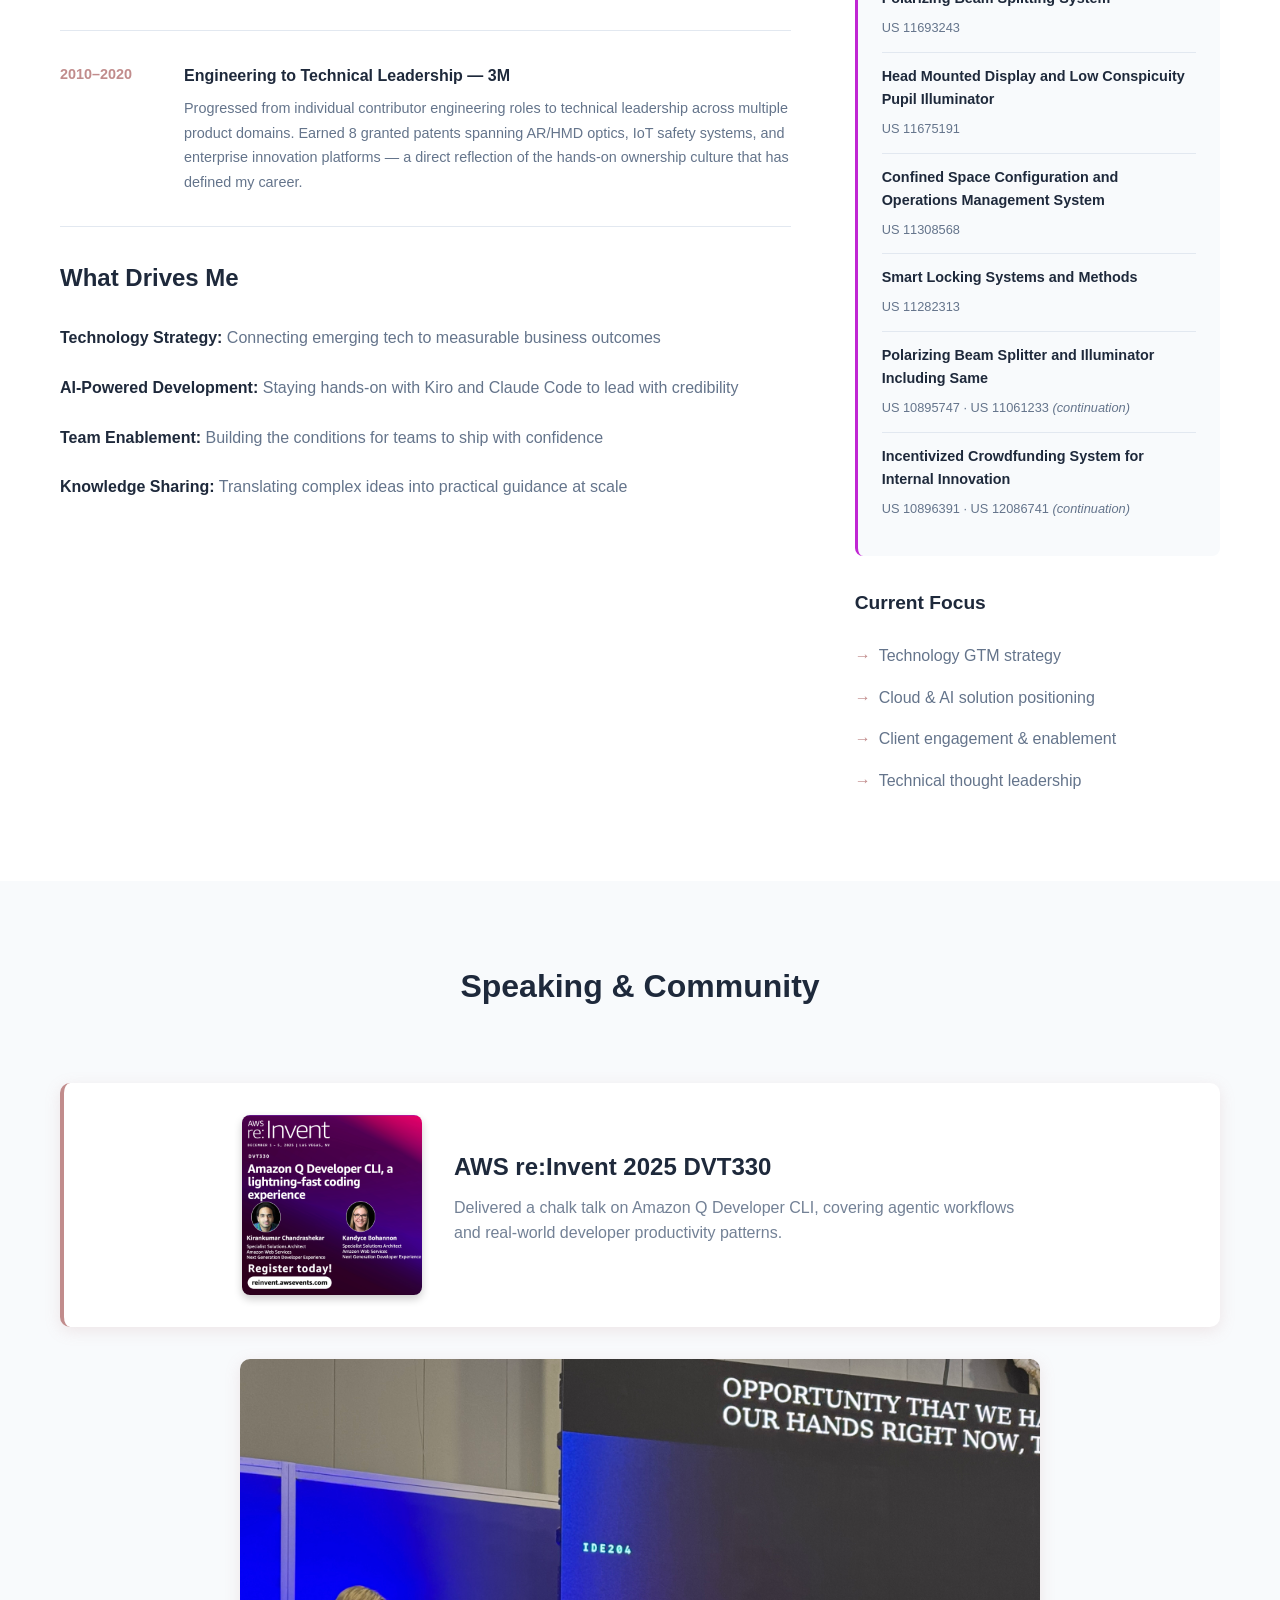
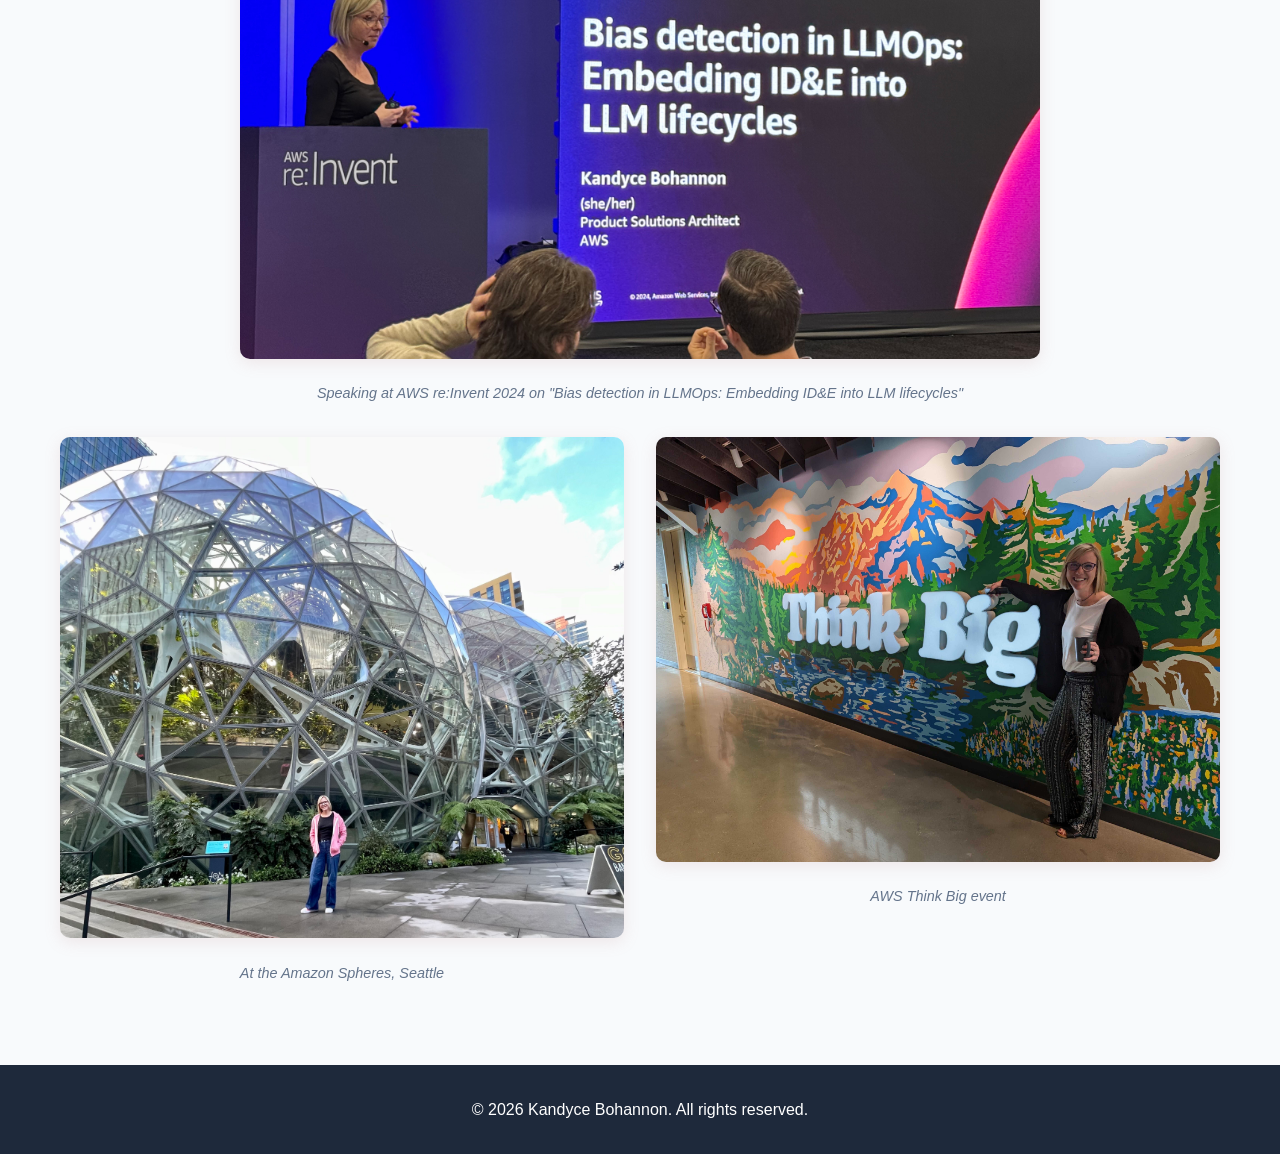
==== commit baa6361a: "Elevate portfolio framing for executive/Director audience - Standardize title to 'Director of Market" ====
--- a/about.html
+++ b/about.html
@@ -41,7 +41,7 @@
                         <h2>My Journey</h2>
                         <p>I'm a Director of Market Solutions at Slalom, specializing in Cloud & AI. With 15+ years bridging deep cloud architecture with multimillion-dollar business outcomes, I operate at the intersection of enterprise technology strategy and hands-on execution.</p>
 
-                        <p>I lead large-scale AI engagements, from a multi-million-dollar SDLC modernization for a 500+ person IT organization to architecting multi-phase AI decision engines for manufacturing clients using AWS Bedrock and RAG patterns. My edge is that I stay close to the craft: I build daily with Kiro and Claude Code, which means the strategy I bring to clients is grounded in what actually works in production.</p>
+                        <p>I lead large-scale AI engagements, from a multi-million-dollar SDLC modernization for a 500+ person IT organization to architecting multi-phase AI decision engines for manufacturing clients using AWS Bedrock and RAG patterns. I build daily with Kiro and Claude Code — that hands-on practice sharpens the strategy I bring to clients and keeps it grounded in production reality, not theory.</p>
 
                         <p>Before Slalom, I spent five years at AWS as a Solutions Architect across retail, healthcare, and developer tools, ultimately as a Specialist SA for Amazon Q Developer (now Kiro). That foundation, combined with 10 years at 3M spanning engineering, architecture, and technical leadership, gives me an unusually broad lens on what it takes to move organizations through technology change.</p>
 
@@ -50,7 +50,7 @@
                             <div class="timeline-item">
                                 <div class="timeline-year">2026</div>
                                 <div class="timeline-content">
-                                    <h4>Director of GTM, Technology - Slalom</h4>
+                                    <h4>Director of Market Solutions, Cloud &amp; AI - Slalom</h4>
                                     <p>Leading go-to-market strategy in technology, connecting cloud and AI capabilities to client business outcomes</p>
                                 </div>
                             </div>
@@ -83,10 +83,10 @@
                                 </div>
                             </div>
                             <div class="timeline-item">
-                                <div class="timeline-year">2010-2020</div>
+                                <div class="timeline-year">2010–2020</div>
                                 <div class="timeline-content">
-                                    <h4>Various Roles in Engineering, Architecture, and Technical Leadership - 3M</h4>
-                                    <p>10 years building technical expertise across multiple domains</p>
+                                    <h4>Engineering to Technical Leadership — 3M</h4>
+                                    <p>Progressed from individual contributor engineering roles to technical leadership across multiple product domains. Earned 8 granted patents spanning AR/HMD optics, IoT safety systems, and enterprise innovation platforms — a direct reflection of the hands-on ownership culture that has defined my career.</p>
                                 </div>
                             </div>
                         </div>
@@ -108,7 +108,7 @@
                         <div class="quick-facts">
                             <h3>Quick Facts</h3>
                             <ul class="facts-list">
-                                <li>💼 Director of GTM at Slalom</li>
+                                <li>💼 Director of Market Solutions, Cloud &amp; AI at Slalom</li>
                                 <li>🎤 AWS re:Invent Speaker (2022, 2024, 2025)</li>
                                 <li>🔬 8 Granted Patents (3M)</li>
                                 <li>📝 AWS Blog Author</li>
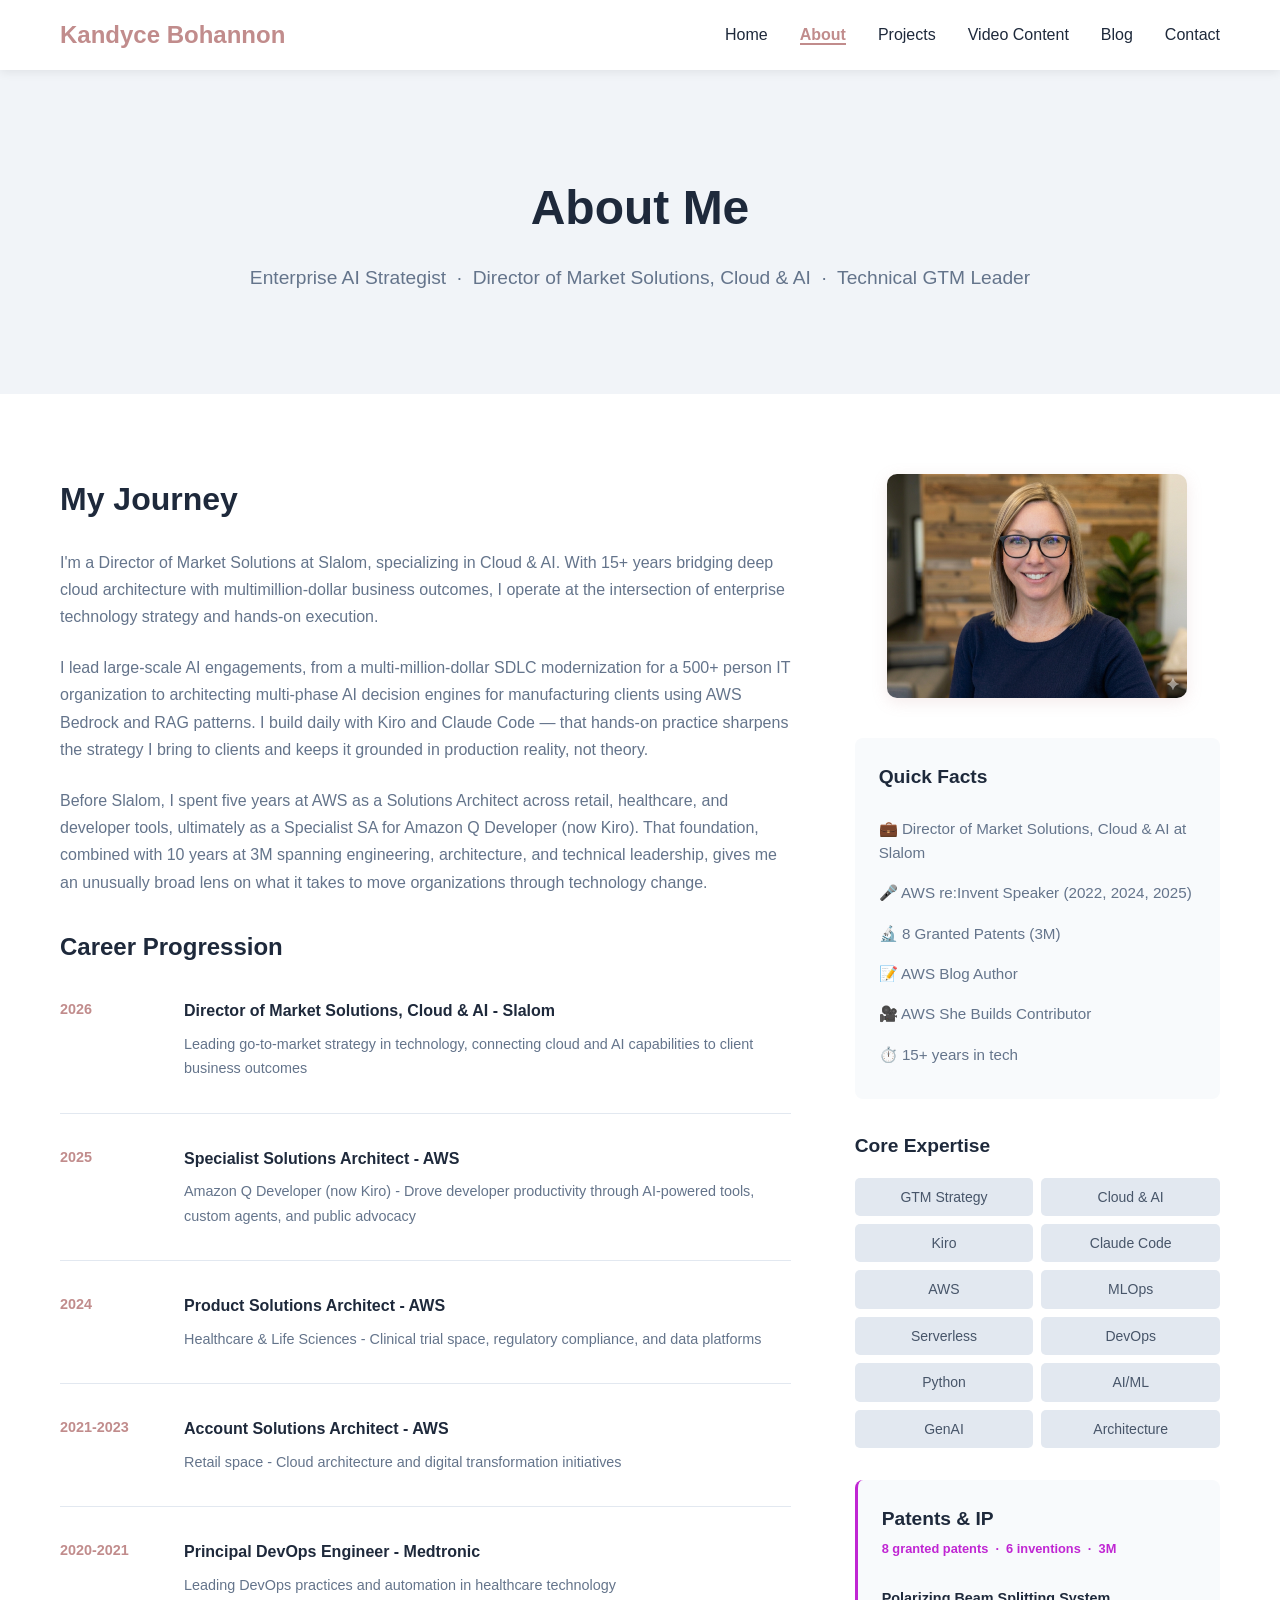
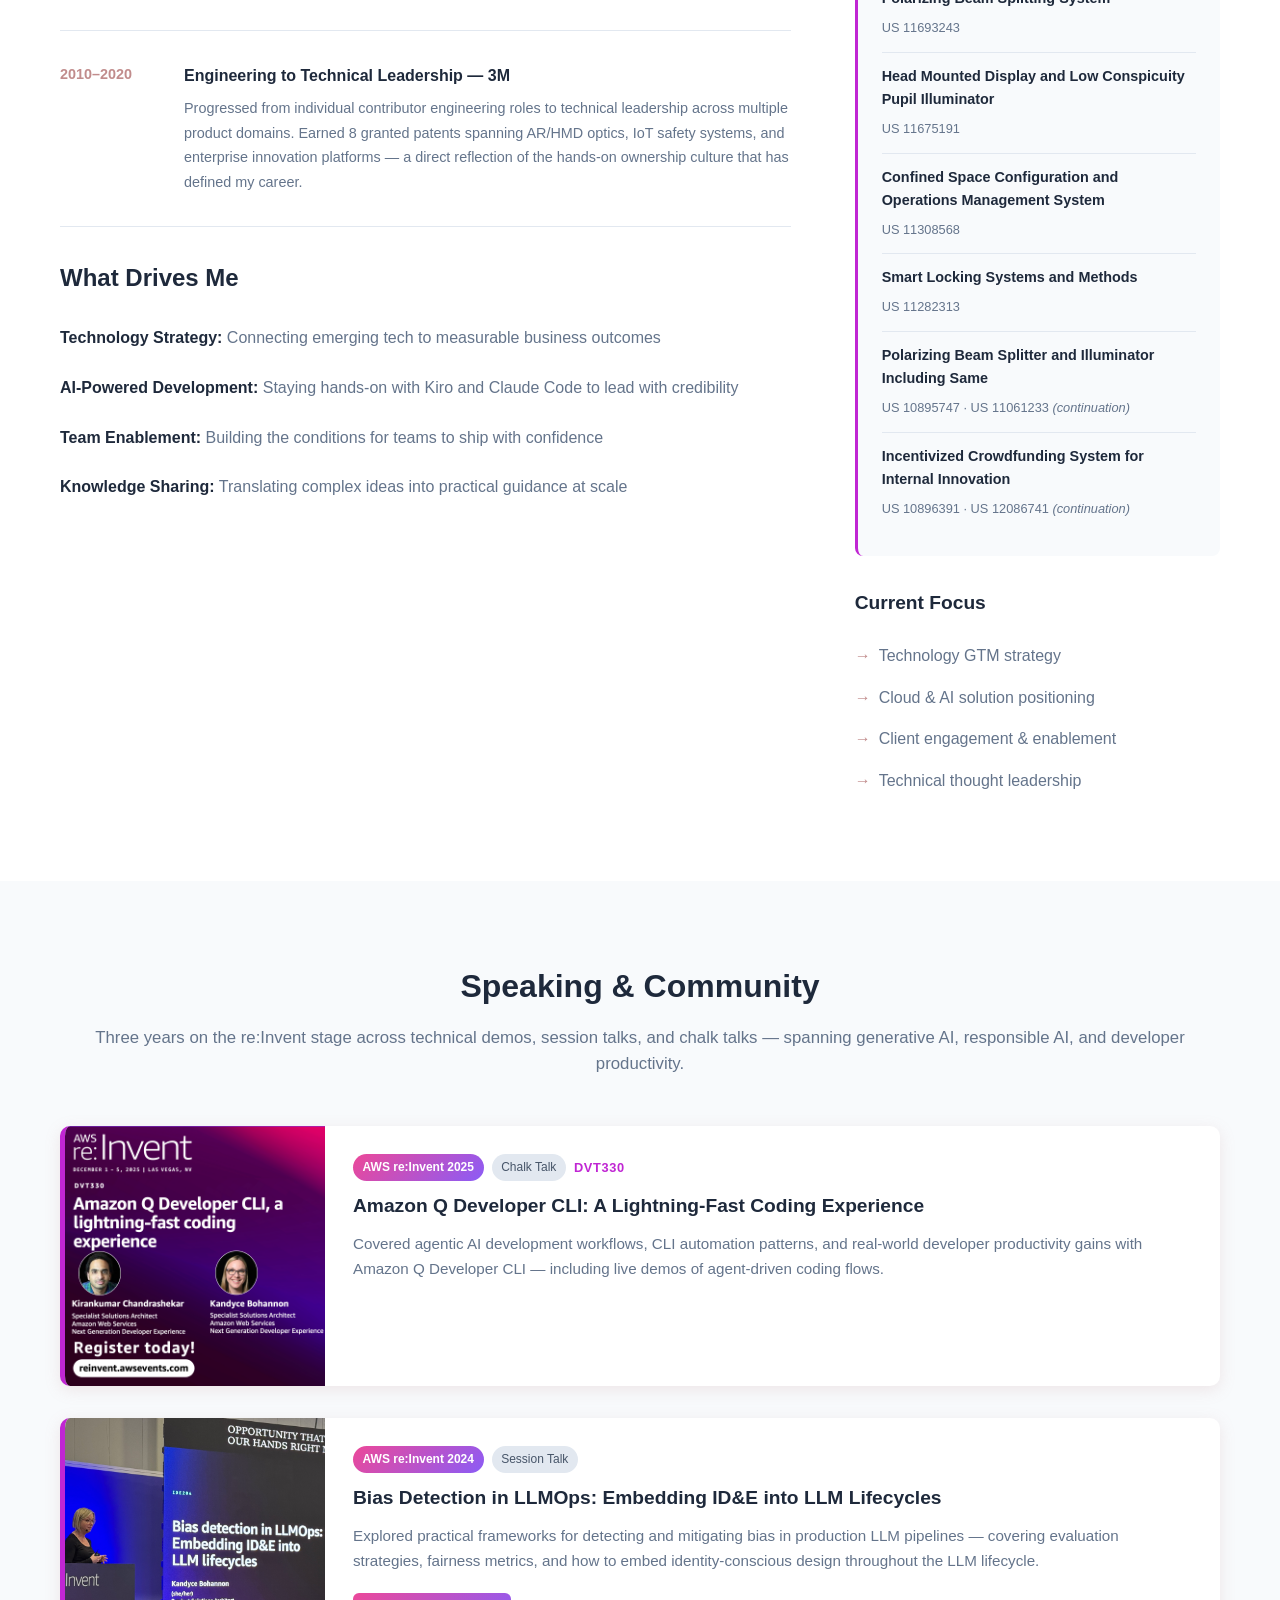
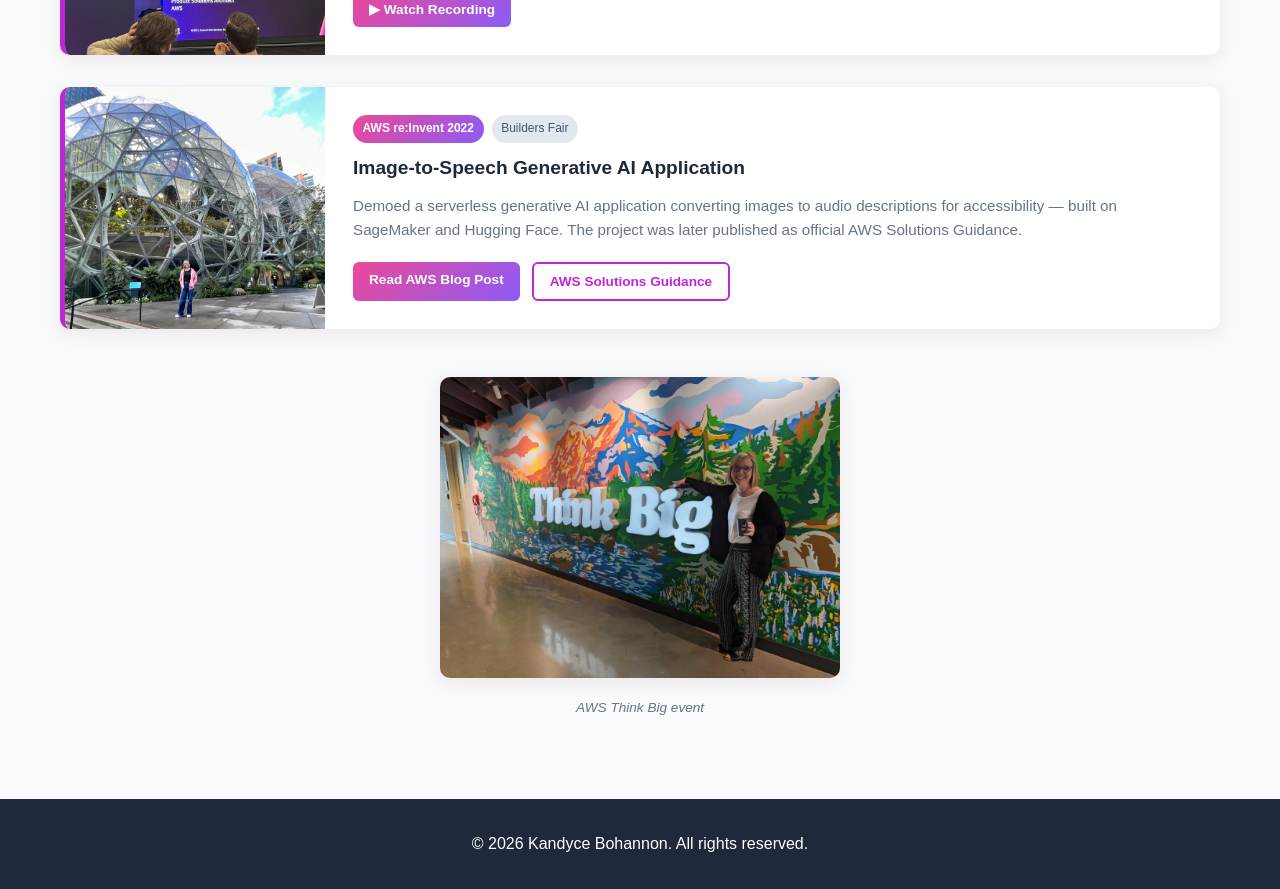
==== commit bfffd9ba: "Rebuild speaking section with session cards and live links Replaced photo-only layout with structure" ====
--- a/about.html
+++ b/about.html
@@ -180,34 +180,72 @@
             </div>
         </section>
 
-        <section class="speaking-section">
+        <section class="speaking-section" id="speaking">
             <div class="container">
                 <h2>Speaking & Community</h2>
-                
-                <div class="reinvent-banner" style="background: white; border-radius: 10px; box-shadow: 0 4px 16px rgba(193,140,140,0.18); border-left: 4px solid #C18C8C; padding: 2rem; margin-bottom: 2rem;">
-                    <div class="banner-content" style="flex-direction: row; align-items: center; gap: 2rem;">
-                        <img src="images/dvt330-reinvent-2025.png" alt="DVT330 - Amazon Q Developer CLI Chalk Talk at re:Invent 2025" class="reinvent-image" style="max-width: 180px; border-radius: 8px;">
-                        <div class="banner-text" style="color: #1e293b;">
-                            <h3 style="color: #1e293b;">AWS re:Invent 2025 DVT330</h3>
-                            <p style="color: #64748b;">Delivered a chalk talk on Amazon Q Developer CLI, covering agentic workflows and real-world developer productivity patterns.</p>
+                <p class="speaking-intro">Three years on the re:Invent stage across technical demos, session talks, and chalk talks — spanning generative AI, responsible AI, and developer productivity.</p>
+
+                <div class="speaking-cards">
+
+                    <div class="speaking-card">
+                        <div class="speaking-card-image">
+                            <img src="images/dvt330-reinvent-2025.png" alt="DVT330 - Amazon Q Developer CLI Chalk Talk at re:Invent 2025" />
+                        </div>
+                        <div class="speaking-card-content">
+                            <div class="speaking-meta-row">
+                                <span class="speaking-event-badge">AWS re:Invent 2025</span>
+                                <span class="speaking-type-badge">Chalk Talk</span>
+                                <span class="speaking-session-id">DVT330</span>
+                            </div>
+                            <h3>Amazon Q Developer CLI: A Lightning-Fast Coding Experience</h3>
+                            <p>Covered agentic AI development workflows, CLI automation patterns, and real-world developer productivity gains with Amazon Q Developer CLI — including live demos of agent-driven coding flows.</p>
+                            <div class="speaking-links">
+                                <!-- Add re:Invent session catalog URL here when available -->
+                            </div>
                         </div>
                     </div>
+
+                    <div class="speaking-card">
+                        <div class="speaking-card-image">
+                            <img src="images/me-speaking.jpg" alt="Speaking at re:Invent 2024 on Bias Detection in LLMOps" />
+                        </div>
+                        <div class="speaking-card-content">
+                            <div class="speaking-meta-row">
+                                <span class="speaking-event-badge">AWS re:Invent 2024</span>
+                                <span class="speaking-type-badge">Session Talk</span>
+                            </div>
+                            <h3>Bias Detection in LLMOps: Embedding ID&amp;E into LLM Lifecycles</h3>
+                            <p>Explored practical frameworks for detecting and mitigating bias in production LLM pipelines — covering evaluation strategies, fairness metrics, and how to embed identity-conscious design throughout the LLM lifecycle.</p>
+                            <div class="speaking-links">
+                                <a href="https://www.youtube.com/watch?v=nG8sjVyeTq0" class="speaking-link-btn" target="_blank" rel="noopener">▶ Watch Recording</a>
+                            </div>
+                        </div>
+                    </div>
+
+                    <div class="speaking-card">
+                        <div class="speaking-card-image builders-fair">
+                            <img src="images/me-spheres.jpg" alt="At AWS re:Invent 2022, Amazon Spheres" />
+                        </div>
+                        <div class="speaking-card-content">
+                            <div class="speaking-meta-row">
+                                <span class="speaking-event-badge">AWS re:Invent 2022</span>
+                                <span class="speaking-type-badge">Builders Fair</span>
+                            </div>
+                            <h3>Image-to-Speech Generative AI Application</h3>
+                            <p>Demoed a serverless generative AI application converting images to audio descriptions for accessibility — built on SageMaker and Hugging Face. The project was later published as official AWS Solutions Guidance.</p>
+                            <div class="speaking-links">
+                                <a href="https://aws.amazon.com/blogs/machine-learning/introducing-an-image-to-speech-generative-ai-application-using-amazon-sagemaker-and-hugging-face/" class="speaking-link-btn" target="_blank" rel="noopener">Read AWS Blog Post</a>
+                                <a href="https://aws.amazon.com/solutions/guidance/image-to-text-and-image-to-speech-on-aws/" class="speaking-link-btn speaking-link-secondary" target="_blank" rel="noopener">AWS Solutions Guidance</a>
+                            </div>
+                        </div>
+                    </div>
+
                 </div>
 
-                <div class="speaking-grid">
-                    <div class="speaking-feature">
-                        <img src="images/me-speaking.jpg" alt="Speaking at re:Invent on Bias Detection in LLMOps" />
-                        <p class="photo-caption">Speaking at AWS re:Invent 2024 on "Bias detection in LLMOps: Embedding ID&E into LLM lifecycles"</p>
-                    </div>
-                    <div class="aws-photos-grid">
-                        <div class="aws-photo">
-                            <img src="images/me-spheres.jpg" alt="At the Amazon Spheres in Seattle" />
-                            <p class="photo-caption">At the Amazon Spheres, Seattle</p>
-                        </div>
-                        <div class="aws-photo">
-                            <img src="images/aws-event.jpg" alt="At AWS Think Big event" />
-                            <p class="photo-caption">AWS Think Big event</p>
-                        </div>
+                <div class="speaking-photos">
+                    <div class="aws-photo">
+                        <img src="images/aws-event.jpg" alt="At AWS Think Big event" />
+                        <p class="photo-caption">AWS Think Big event</p>
                     </div>
                 </div>
             </div>
@@ -476,35 +514,145 @@
 
         .speaking-section h2 {
             font-size: 2rem;
-            margin-bottom: 2rem;
+            margin-bottom: 0.75rem;
             color: #1e293b;
             text-align: center;
         }
 
-        .speaking-grid {
+        .speaking-intro {
+            text-align: center;
+            color: #64748b;
+            font-size: 1.05rem;
+            margin-bottom: 3rem;
+        }
+
+        .speaking-cards {
             display: grid;
             gap: 2rem;
-        }
-
-        .speaking-feature {
-            text-align: center;
-        }
-
-        .speaking-feature img {
-            width: 100%;
-            max-width: 800px;
+            margin-bottom: 3rem;
+        }
+
+        .speaking-card {
+            background: white;
             border-radius: 10px;
             box-shadow: 0 4px 16px rgba(193,140,140,0.18);
-        }
-
-        .aws-photos-grid {
+            border-left: 5px solid #c026d3;
             display: grid;
-            grid-template-columns: repeat(2, 1fr);
+            grid-template-columns: 260px 1fr;
+            overflow: hidden;
+            transition: transform 0.2s, box-shadow 0.2s;
+        }
+
+        .speaking-card:hover {
+            transform: translateY(-3px);
+            box-shadow: 0 8px 28px rgba(193,140,140,0.28);
+        }
+
+        .speaking-card-image {
+            overflow: hidden;
+            background: #e2e8f0;
+        }
+
+        .speaking-card-image img {
+            width: 100%;
+            height: 100%;
+            object-fit: cover;
+            display: block;
+        }
+
+        .speaking-card-content {
+            padding: 1.75rem;
+        }
+
+        .speaking-meta-row {
+            display: flex;
+            align-items: center;
+            gap: 0.5rem;
+            flex-wrap: wrap;
+            margin-bottom: 0.75rem;
+        }
+
+        .speaking-event-badge {
+            background: linear-gradient(135deg, #ec4899, #8b5cf6);
+            color: white;
+            font-size: 0.75rem;
+            font-weight: 600;
+            padding: 0.25rem 0.6rem;
+            border-radius: 20px;
+        }
+
+        .speaking-type-badge {
+            background: #e2e8f0;
+            color: #475569;
+            font-size: 0.75rem;
+            font-weight: 500;
+            padding: 0.25rem 0.6rem;
+            border-radius: 20px;
+        }
+
+        .speaking-session-id {
+            color: #c026d3;
+            font-size: 0.8rem;
+            font-weight: 700;
+            letter-spacing: 0.05em;
+        }
+
+        .speaking-card-content h3 {
+            font-size: 1.2rem;
+            color: #1e293b;
+            margin-bottom: 0.75rem;
+            line-height: 1.4;
+        }
+
+        .speaking-card-content p {
+            color: #64748b;
+            font-size: 0.95rem;
+            line-height: 1.6;
+            margin-bottom: 1.25rem;
+        }
+
+        .speaking-links {
+            display: flex;
+            gap: 0.75rem;
+            flex-wrap: wrap;
+        }
+
+        .speaking-link-btn {
+            display: inline-block;
+            padding: 0.4rem 1rem;
+            border-radius: 6px;
+            font-size: 0.85rem;
+            font-weight: 600;
+            text-decoration: none;
+            background: linear-gradient(135deg, #ec4899, #8b5cf6);
+            color: white;
+            transition: opacity 0.2s;
+        }
+
+        .speaking-link-btn:hover {
+            opacity: 0.88;
+        }
+
+        .speaking-link-secondary {
+            background: none;
+            border: 2px solid #c026d3;
+            color: #c026d3;
+        }
+
+        .speaking-link-secondary:hover {
+            background: #fdf4ff;
+            opacity: 1;
+        }
+
+        .speaking-photos {
+            display: flex;
+            justify-content: center;
             gap: 2rem;
         }
 
         .aws-photo {
             text-align: center;
+            max-width: 400px;
         }
 
         .aws-photo img {
@@ -514,15 +662,19 @@
         }
 
         .photo-caption {
-            margin-top: 1rem;
-            color: #64748b;
-            font-size: 0.9rem;
+            margin-top: 0.75rem;
+            color: #64748b;
+            font-size: 0.85rem;
             font-style: italic;
         }
 
         @media (max-width: 768px) {
-            .aws-photos-grid {
+            .speaking-card {
                 grid-template-columns: 1fr;
+            }
+
+            .speaking-card-image {
+                height: 200px;
             }
         }
     </style>
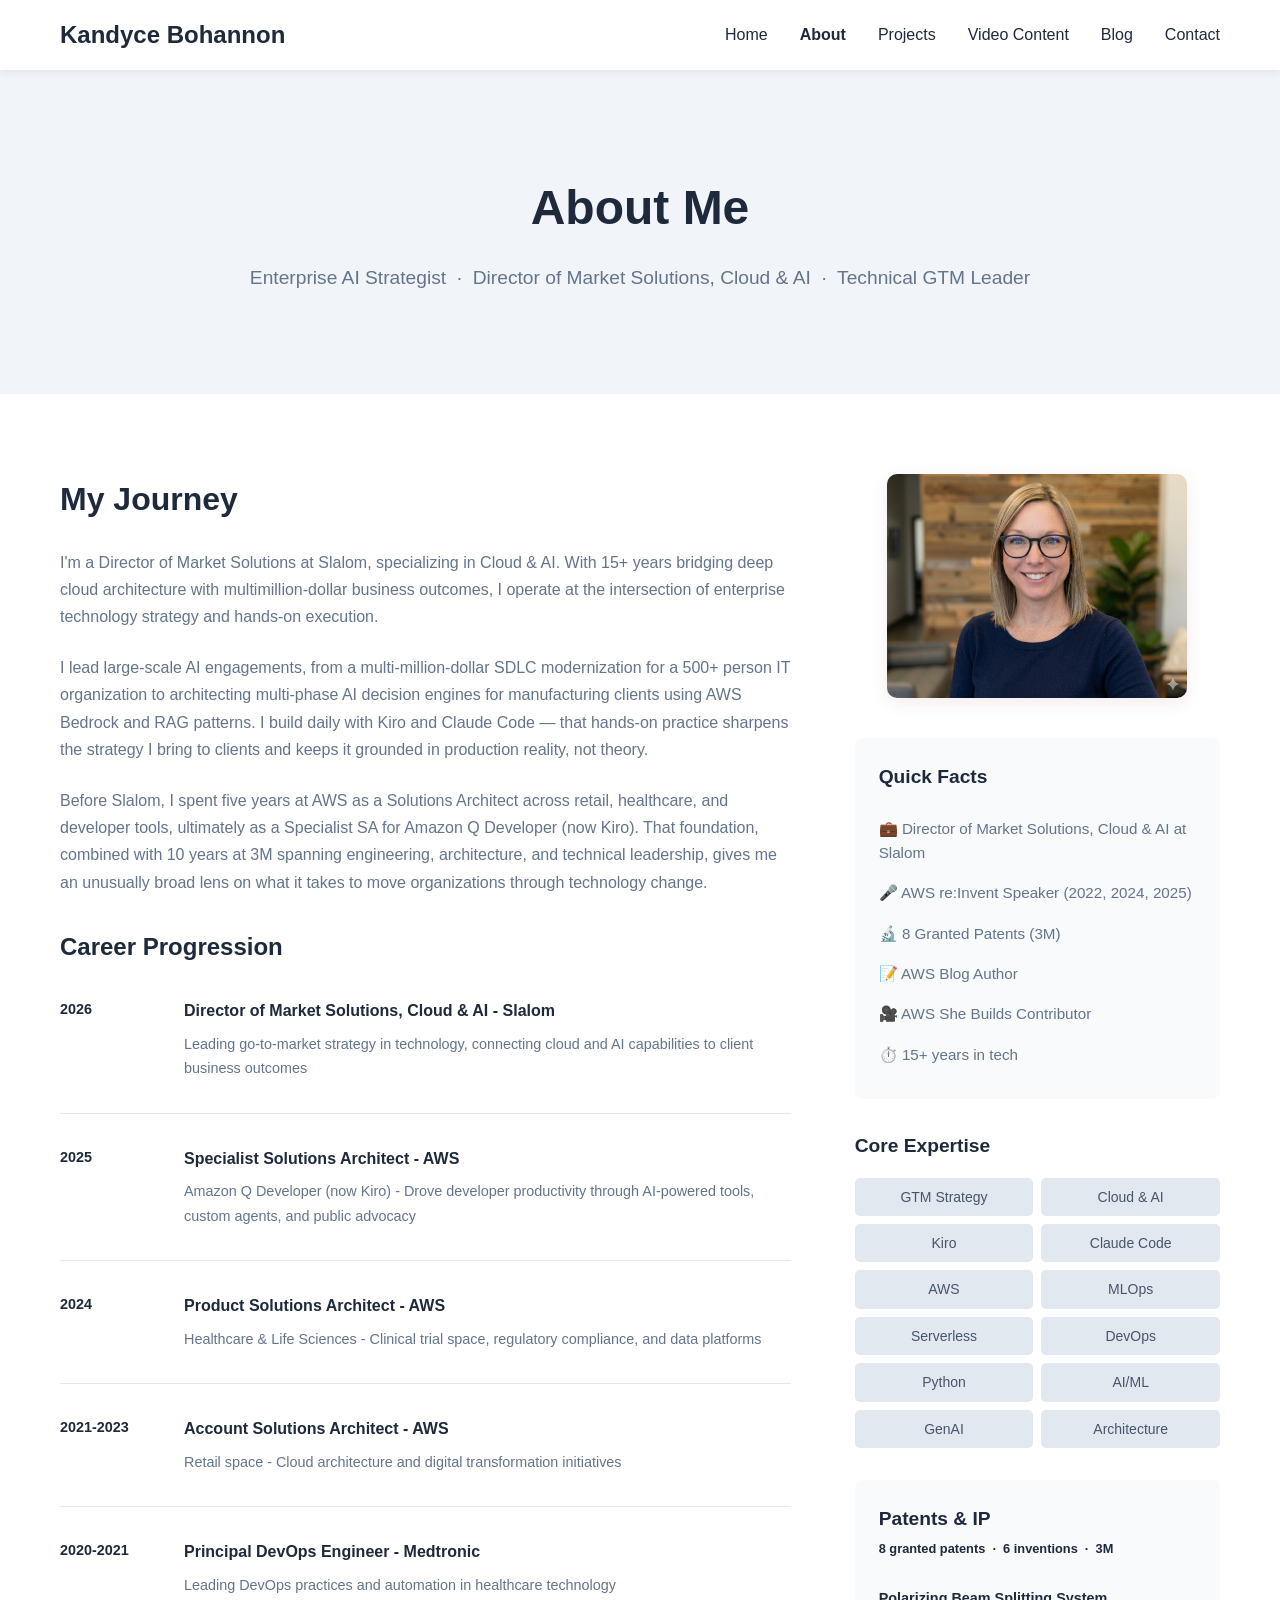
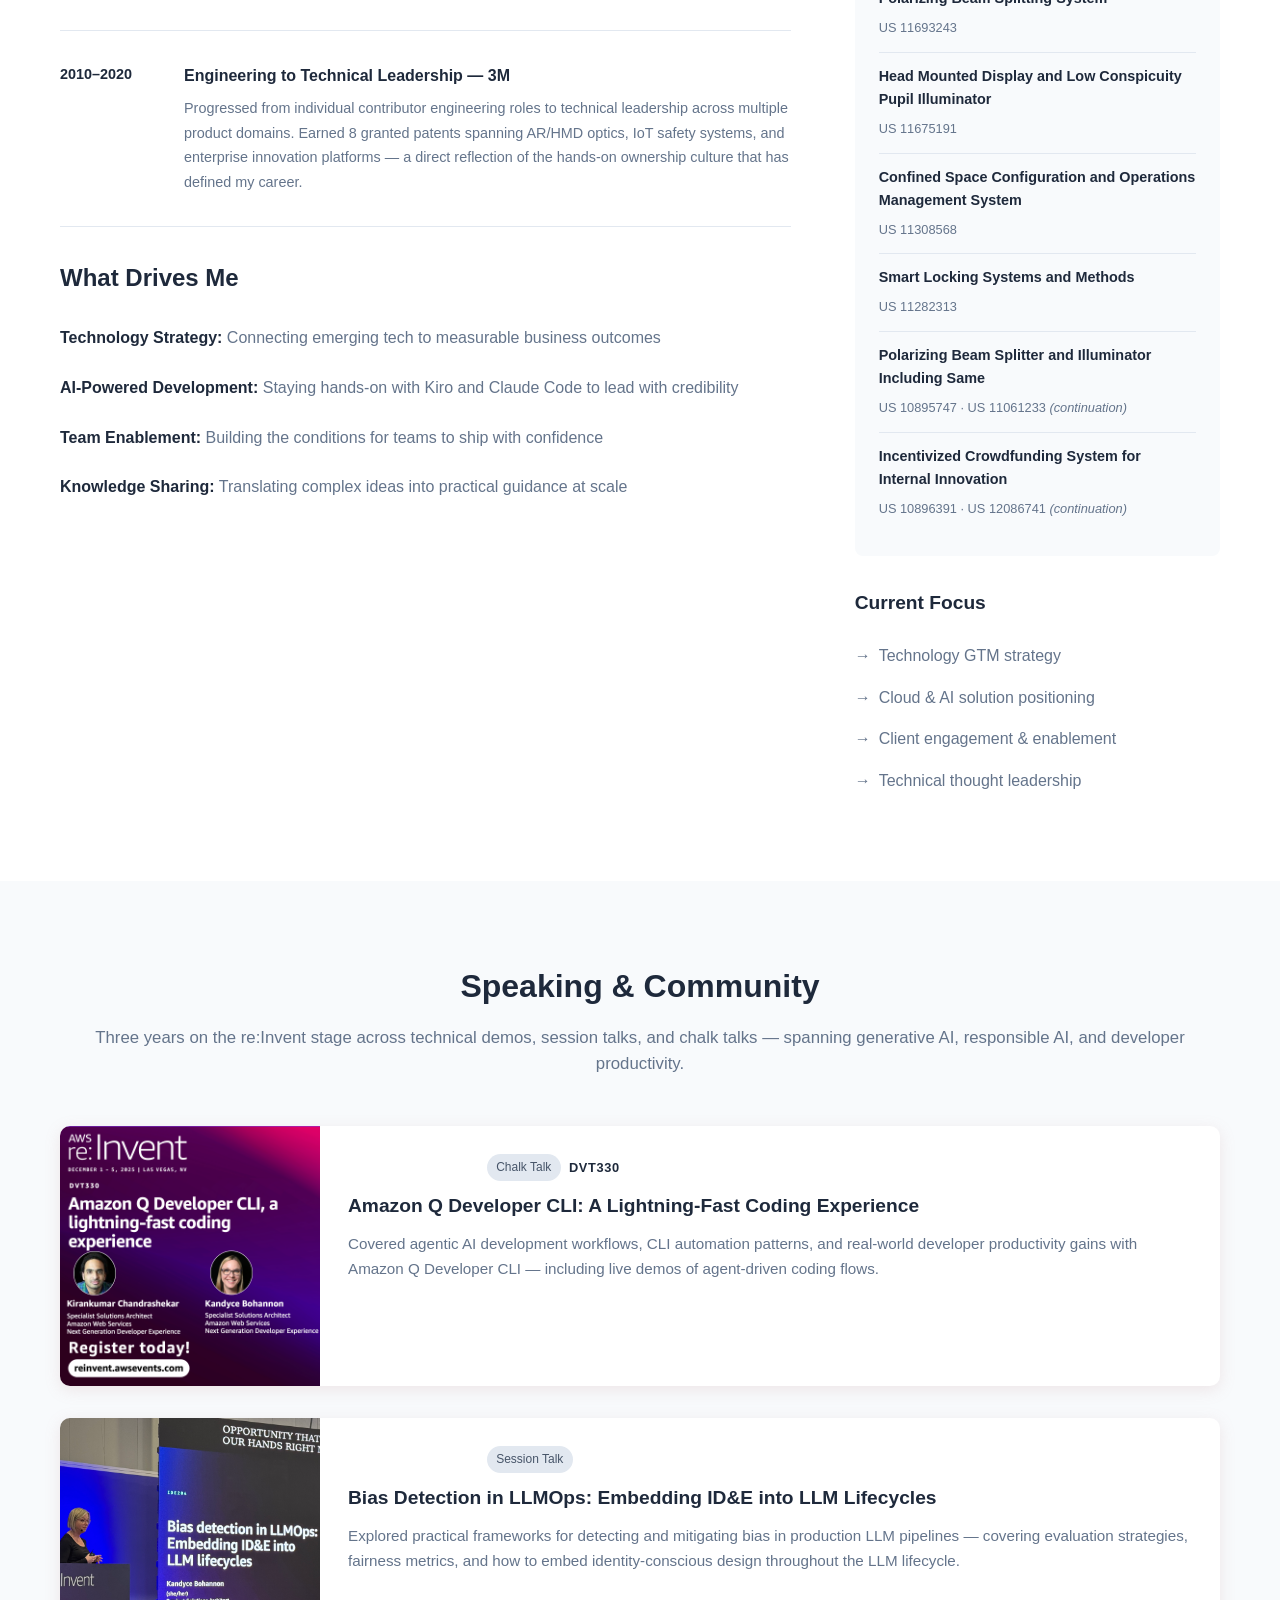
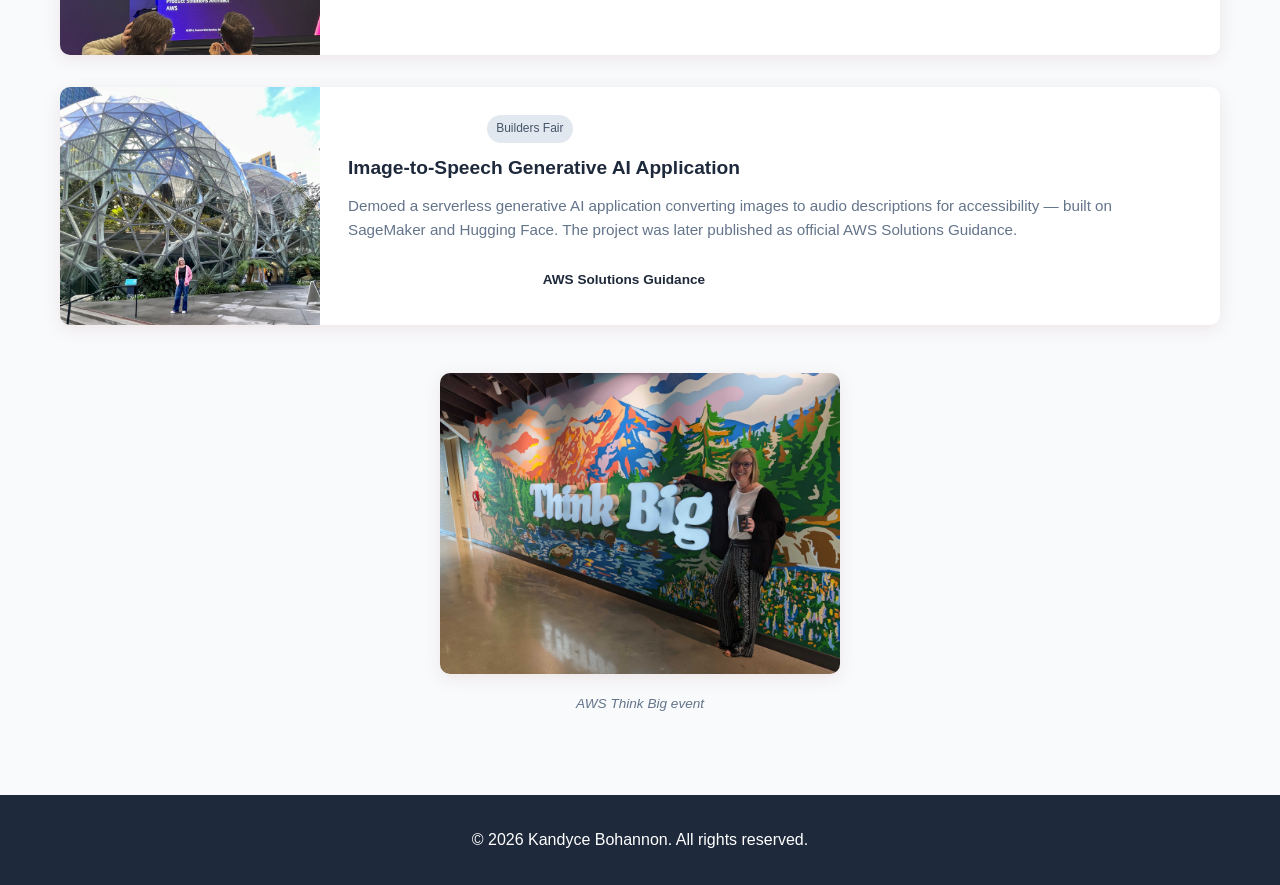
==== commit beb57e4d: "Centralize color tokens and purge rogue pink/purple across all pages Added CSS custom properties to " ====
--- a/about.html
+++ b/about.html
@@ -330,7 +330,7 @@
 
         .timeline-year {
             font-weight: bold;
-            color: #C18C8C;
+            color: var(--color-primary);
             font-size: 0.9rem;
         }
 
@@ -430,7 +430,7 @@
             padding: 1.5rem;
             border-radius: 8px;
             margin-bottom: 2rem;
-            border-left: 3px solid #c026d3;
+            border-left: 3px solid var(--color-primary);
         }
 
         .patents-sidebar h3 {
@@ -440,7 +440,7 @@
         }
 
         .patents-count {
-            color: #c026d3;
+            color: var(--color-primary);
             font-size: 0.8rem;
             font-weight: 600;
             margin-bottom: 1rem;
@@ -486,7 +486,7 @@
 
         .current-focus li:before {
             content: "→";
-            color: #C18C8C;
+            color: var(--color-primary);
             position: absolute;
             left: 0;
         }
@@ -536,7 +536,7 @@
             background: white;
             border-radius: 10px;
             box-shadow: 0 4px 16px rgba(193,140,140,0.18);
-            border-left: 5px solid #c026d3;
+            border-left: 5px solid var(--color-primary);
             display: grid;
             grid-template-columns: 260px 1fr;
             overflow: hidden;
@@ -573,7 +573,7 @@
         }
 
         .speaking-event-badge {
-            background: linear-gradient(135deg, #ec4899, #8b5cf6);
+            background: var(--color-primary);
             color: white;
             font-size: 0.75rem;
             font-weight: 600;
@@ -591,7 +591,7 @@
         }
 
         .speaking-session-id {
-            color: #c026d3;
+            color: var(--color-primary);
             font-size: 0.8rem;
             font-weight: 700;
             letter-spacing: 0.05em;
@@ -624,7 +624,7 @@
             font-size: 0.85rem;
             font-weight: 600;
             text-decoration: none;
-            background: linear-gradient(135deg, #ec4899, #8b5cf6);
+            background: var(--color-primary);
             color: white;
             transition: opacity 0.2s;
         }
@@ -635,8 +635,8 @@
 
         .speaking-link-secondary {
             background: none;
-            border: 2px solid #c026d3;
-            color: #c026d3;
+            border: 2px solid var(--color-primary);
+            color: var(--color-primary);
         }
 
         .speaking-link-secondary:hover {
--- a/styles.css
+++ b/styles.css
@@ -1,3 +1,17 @@
+/* Design tokens — edit here to update the whole site */
+:root {
+    --color-primary: var(--color-primary);
+    --color-primary-dark: var(--color-primary-dark);
+    --color-primary-light: var(--color-primary-light);
+    --color-primary-shadow: rgba(193, 140, 140, 0.18);
+    --color-primary-shadow-dark: rgba(193, 140, 140, 0.28);
+    --color-text: #1e293b;
+    --color-text-muted: #64748b;
+    --color-text-mid: #475569;
+    --color-bg: #f8fafc;
+    --color-border: #e2e8f0;
+}
+
 /* Reset and base styles */
 * {
     margin: 0;
@@ -41,7 +55,7 @@
 .logo {
     font-size: 1.5rem;
     font-weight: bold;
-    color: #C18C8C;
+    color: var(--color-primary);
 }
 
 .nav-menu {
@@ -58,13 +72,13 @@
 }
 
 .nav-menu a:hover {
-    color: #C18C8C;
+    color: var(--color-primary);
 }
 
 .nav-menu a.active {
-    color: #C18C8C;
+    color: var(--color-primary);
     font-weight: 600;
-    border-bottom: 2px solid #C18C8C;
+    border-bottom: 2px solid var(--color-primary);
 }
 
 /* Mobile menu toggle */
@@ -171,7 +185,7 @@
 }
 
 .highlight {
-    color: #C18C8C;
+    color: var(--color-primary);
 }
 
 .hero-subtitle {
@@ -208,14 +222,14 @@
 }
 
 .btn-primary {
-    background: #C18C8C;
+    background: var(--color-primary);
     color: white;
-    border-color: #C18C8C;
+    border-color: var(--color-primary);
 }
 
 .btn-primary:hover {
-    background: #A67070;
-    border-color: #A67070;
+    background: var(--color-primary-dark);
+    border-color: var(--color-primary-dark);
     transform: translateY(-2px);
 }
 
@@ -232,14 +246,14 @@
 
 /* Hero section button overrides — light background, no white-on-white issues */
 .hero .btn-primary {
-    background: #C18C8C;
-    border-color: #C18C8C;
+    background: var(--color-primary);
+    border-color: var(--color-primary);
     color: white;
 }
 
 .hero .btn-primary:hover {
-    background: #A67070;
-    border-color: #A67070;
+    background: var(--color-primary-dark);
+    border-color: var(--color-primary-dark);
 }
 
 .hero .btn-secondary {
@@ -279,7 +293,7 @@
 .section-divider {
     width: 60px;
     height: 3px;
-    background: #C18C8C;
+    background: var(--color-primary);
     margin: 1rem auto 3rem;
     border-radius: 2px;
 }
@@ -294,14 +308,14 @@
     background: #f8fafc;
     border-radius: 12px;
     padding: 2.5rem;
-    border-left: 4px solid #C18C8C;
-    box-shadow: 0 4px 16px rgba(193,140,140,0.18);
+    border-left: 4px solid var(--color-primary);
+    box-shadow: 0 4px 16px var(--color-primary-shadow);
     transition: transform 0.3s, box-shadow 0.3s;
 }
 
 .engagement-card:hover {
     transform: translateY(-4px);
-    box-shadow: 0 8px 28px rgba(193,140,140,0.28);
+    box-shadow: 0 8px 28px var(--color-primary-shadow-dark);
 }
 
 .engagement-icon {
@@ -317,7 +331,7 @@
 
 .engagement-meta {
     font-size: 0.875rem;
-    color: #C18C8C;
+    color: var(--color-primary);
     font-weight: 600;
     text-transform: uppercase;
     letter-spacing: 0.05em;
@@ -360,19 +374,19 @@
     background: white;
     border-radius: 12px;
     padding: 2rem;
-    box-shadow: 0 4px 16px rgba(193,140,140,0.18);
-    border-left: 4px solid #C18C8C;
+    box-shadow: 0 4px 16px var(--color-primary-shadow);
+    border-left: 4px solid var(--color-primary);
     height: 100%;
     transition: transform 0.2s, box-shadow 0.2s;
 }
 
 .leadership-card:hover {
     transform: translateY(-3px);
-    box-shadow: 0 8px 28px rgba(193,140,140,0.28);
+    box-shadow: 0 8px 28px var(--color-primary-shadow-dark);
 }
 
 .leadership-card.featured-host {
-    border-top: 4px solid #C18C8C;
+    border-top: 4px solid var(--color-primary);
 }
 
 .leadership-icon {
@@ -388,7 +402,7 @@
 
 .leadership-card h4 {
     font-size: 0.95rem;
-    color: #C18C8C;
+    color: var(--color-primary);
     font-weight: 600;
     margin-bottom: 0.75rem;
 }
@@ -402,8 +416,8 @@
 
 .viewer-count {
     display: inline-block;
-    background: #fef3f3;
-    color: #C18C8C;
+    background: var(--color-primary-light);
+    color: var(--color-primary);
     font-weight: 700;
     font-size: 1.5rem;
     padding: 0.5rem 1rem;
@@ -434,14 +448,14 @@
     background: white;
     padding: 2rem;
     border-radius: 10px;
-    box-shadow: 0 4px 16px rgba(193,140,140,0.18);
-    border-left: 4px solid #C18C8C;
+    box-shadow: 0 4px 16px var(--color-primary-shadow);
+    border-left: 4px solid var(--color-primary);
     transition: transform 0.3s, box-shadow 0.3s;
 }
 
 .project-card:hover {
     transform: translateY(-5px);
-    box-shadow: 0 8px 28px rgba(193,140,140,0.28);
+    box-shadow: 0 8px 28px var(--color-primary-shadow-dark);
 }
 
 .project-card h3 {
@@ -471,13 +485,13 @@
 }
 
 .project-link {
-    color: #C18C8C;
+    color: var(--color-primary);
     text-decoration: none;
     font-weight: 600;
 }
 
 .project-link:hover {
-    color: #A67070;
+    color: var(--color-primary-dark);
     text-decoration: underline;
 }
 
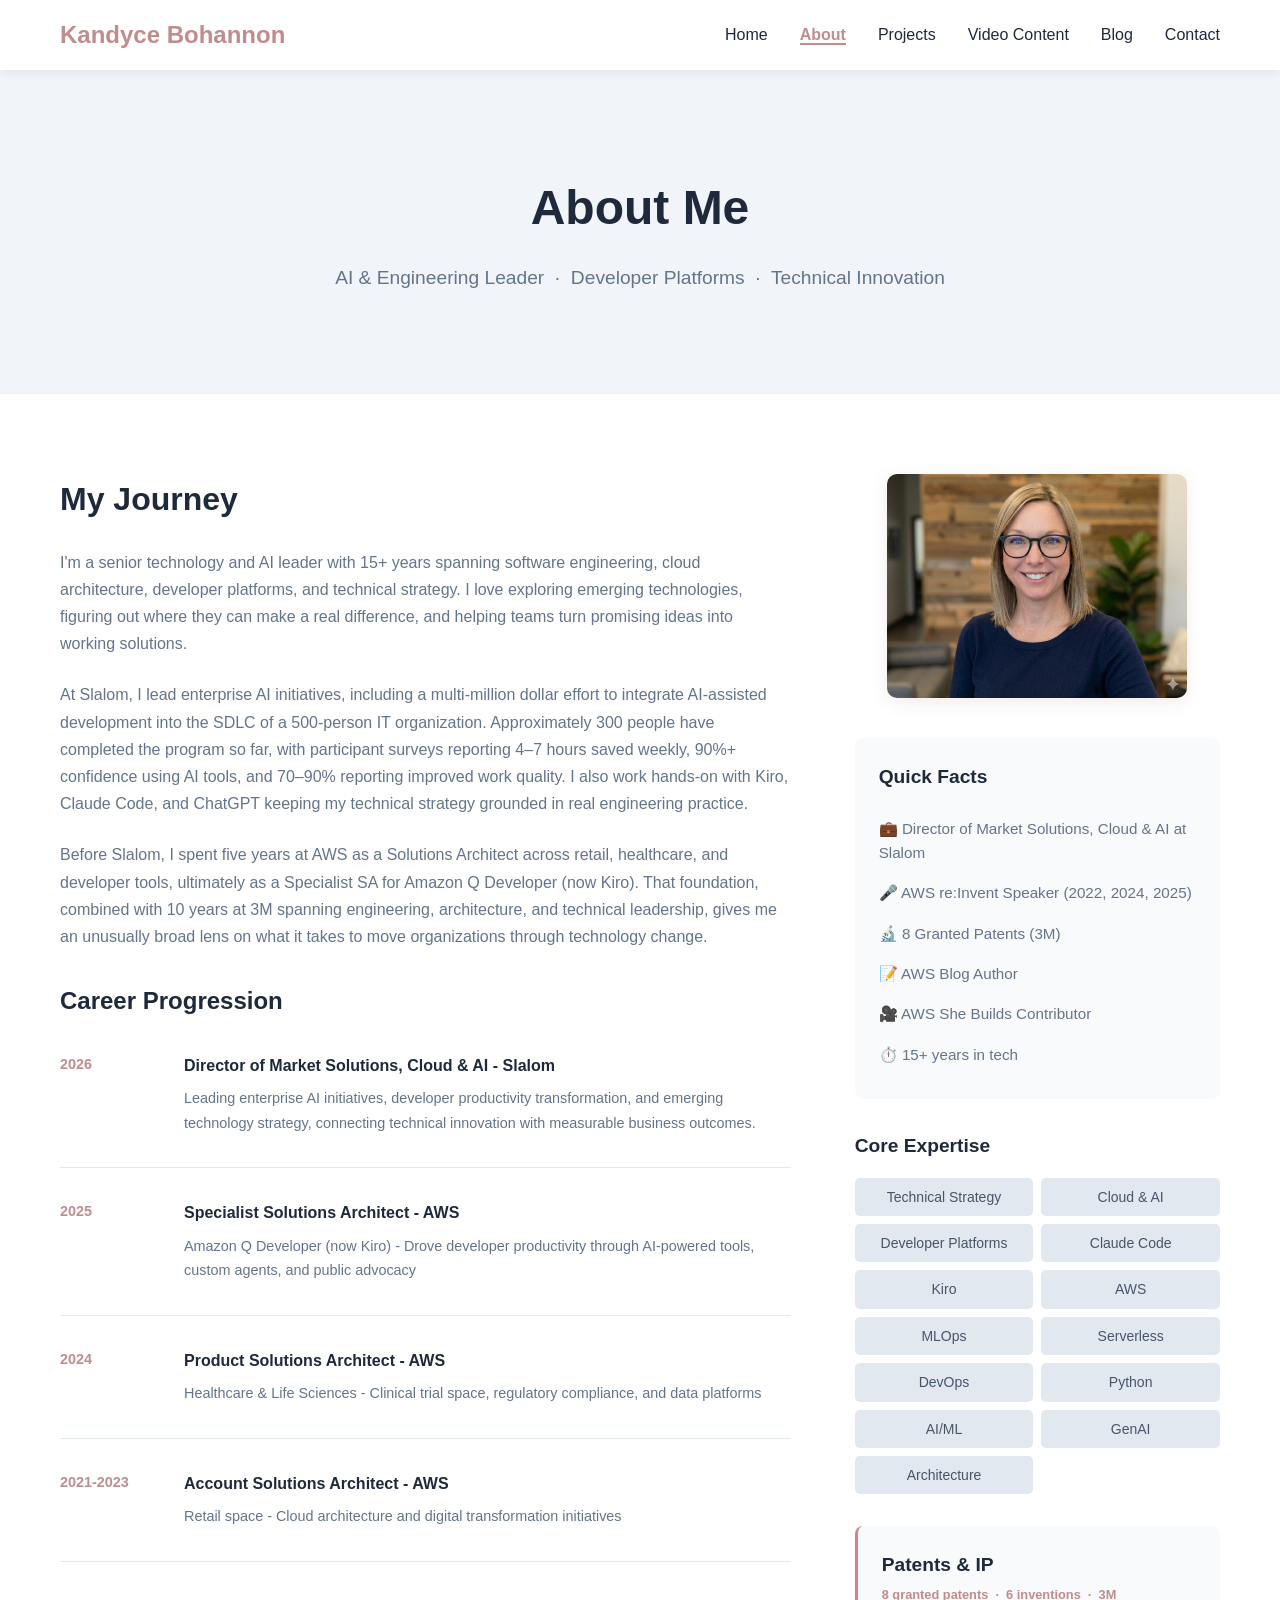
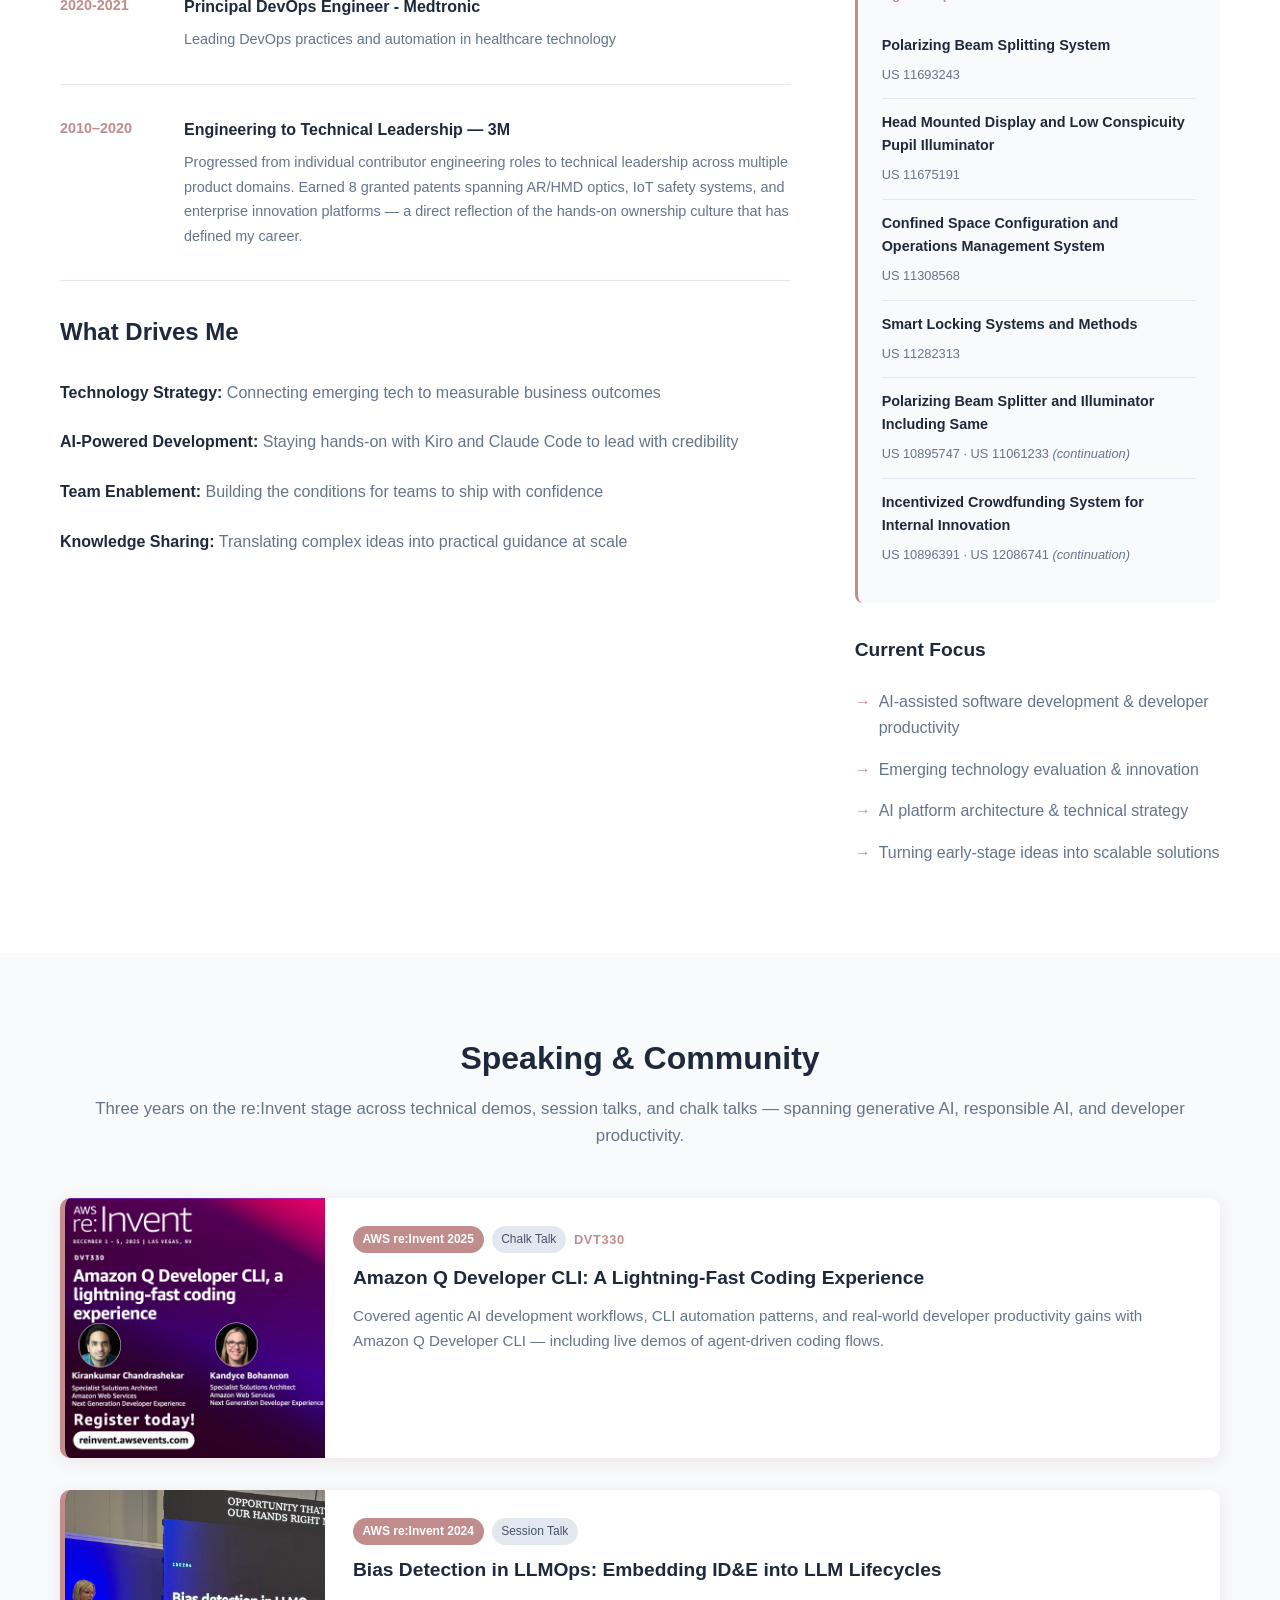
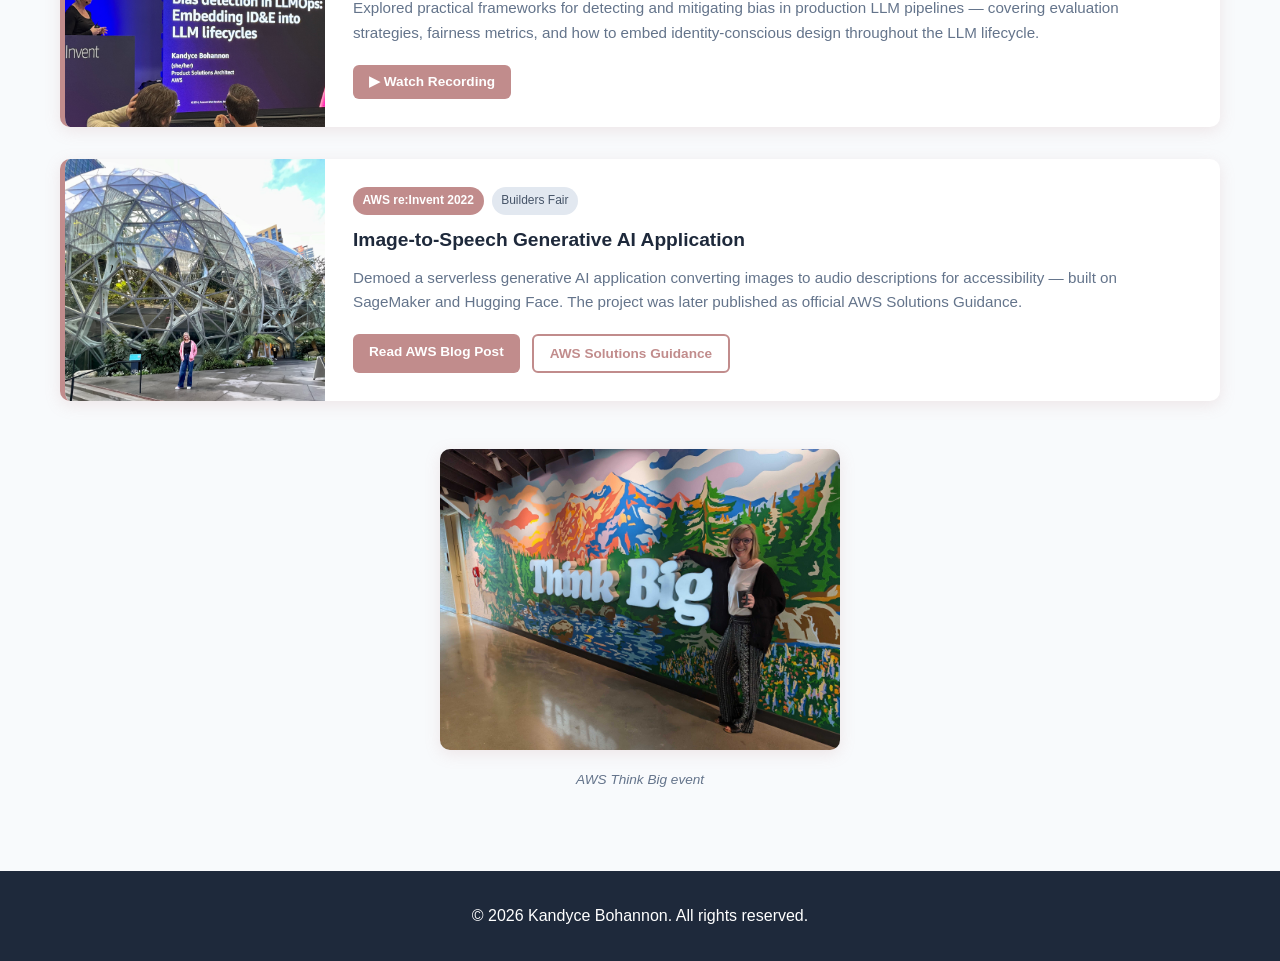
==== commit e6f1c04b: "Update about.html" ====
--- a/about.html
+++ b/about.html
@@ -30,7 +30,7 @@
         <section class="about-hero">
             <div class="container">
                 <h1>About Me</h1>
-                <p class="about-subtitle">Enterprise AI Strategist &nbsp;·&nbsp; Director of Market Solutions, Cloud &amp; AI &nbsp;·&nbsp; Technical GTM Leader</p>
+                <p class="about-subtitle">AI & Engineering Leader &nbsp;·&nbsp; Developer Platforms &nbsp;·&nbsp; Technical Innovation </p>
             </div>
         </section>
 
@@ -39,9 +39,9 @@
                 <div class="about-grid">
                     <div class="about-text">
                         <h2>My Journey</h2>
-                        <p>I'm a Director of Market Solutions at Slalom, specializing in Cloud & AI. With 15+ years bridging deep cloud architecture with multimillion-dollar business outcomes, I operate at the intersection of enterprise technology strategy and hands-on execution.</p>
-
-                        <p>I lead large-scale AI engagements, from a multi-million-dollar SDLC modernization for a 500+ person IT organization to architecting multi-phase AI decision engines for manufacturing clients using AWS Bedrock and RAG patterns. I build daily with Kiro and Claude Code — that hands-on practice sharpens the strategy I bring to clients and keeps it grounded in production reality, not theory.</p>
+                        <p>I'm a senior technology and AI leader with 15+ years spanning software engineering, cloud architecture, developer platforms, and technical strategy. I love exploring emerging technologies, figuring out where they can make a real difference, and helping teams turn promising ideas into working solutions.</p>
+
+                        <p>At Slalom, I lead enterprise AI initiatives, including a multi-million dollar effort to integrate AI-assisted development into the SDLC of a 500-person IT organization. Approximately 300 people have completed the program so far, with participant surveys reporting 4–7 hours saved weekly, 90%+ confidence using AI tools, and 70–90% reporting improved work quality. I also work hands-on with Kiro, Claude Code, and ChatGPT keeping my technical strategy grounded in real engineering practice.</p>
 
                         <p>Before Slalom, I spent five years at AWS as a Solutions Architect across retail, healthcare, and developer tools, ultimately as a Specialist SA for Amazon Q Developer (now Kiro). That foundation, combined with 10 years at 3M spanning engineering, architecture, and technical leadership, gives me an unusually broad lens on what it takes to move organizations through technology change.</p>
 
@@ -51,7 +51,7 @@
                                 <div class="timeline-year">2026</div>
                                 <div class="timeline-content">
                                     <h4>Director of Market Solutions, Cloud &amp; AI - Slalom</h4>
-                                    <p>Leading go-to-market strategy in technology, connecting cloud and AI capabilities to client business outcomes</p>
+                                    <p>Leading enterprise AI initiatives, developer productivity transformation, and emerging technology strategy, connecting technical innovation with measurable business outcomes.</p>
                                 </div>
                             </div>
                             <div class="timeline-item">
@@ -120,10 +120,11 @@
                         <div class="tech-stack">
                             <h3>Core Expertise</h3>
                             <div class="tech-grid">
-                                <span class="tech-item">GTM Strategy</span>
+                                <span class="tech-item">Technical Strategy</span>
                                 <span class="tech-item">Cloud & AI</span>
+                                <span class="tech-item">Developer Platforms</span>
+                                <span class="tech-item">Claude Code</span>
                                 <span class="tech-item">Kiro</span>
-                                <span class="tech-item">Claude Code</span>
                                 <span class="tech-item">AWS</span>
                                 <span class="tech-item">MLOps</span>
                                 <span class="tech-item">Serverless</span>
@@ -169,10 +170,10 @@
                         <div class="current-focus">
                             <h3>Current Focus</h3>
                             <ul>
-                                <li>Technology GTM strategy</li>
-                                <li>Cloud & AI solution positioning</li>
-                                <li>Client engagement & enablement</li>
-                                <li>Technical thought leadership</li>
+                                <li>AI-assisted software development & developer productivity</li>
+                                <li>Emerging technology evaluation & innovation</li>
+                                <li>AI platform architecture & technical strategy</li>
+                                <li>Turning early-stage ideas into scalable solutions</li>
                             </ul>
                         </div>
                     </div>
--- a/styles.css
+++ b/styles.css
@@ -1,8 +1,8 @@
 /* Design tokens — edit here to update the whole site */
 :root {
-    --color-primary: var(--color-primary);
-    --color-primary-dark: var(--color-primary-dark);
-    --color-primary-light: var(--color-primary-light);
+    --color-primary: #C18C8C;
+    --color-primary-dark: #A67070;
+    --color-primary-light: #fef3f3;
     --color-primary-shadow: rgba(193, 140, 140, 0.18);
     --color-primary-shadow-dark: rgba(193, 140, 140, 0.28);
     --color-text: #1e293b;
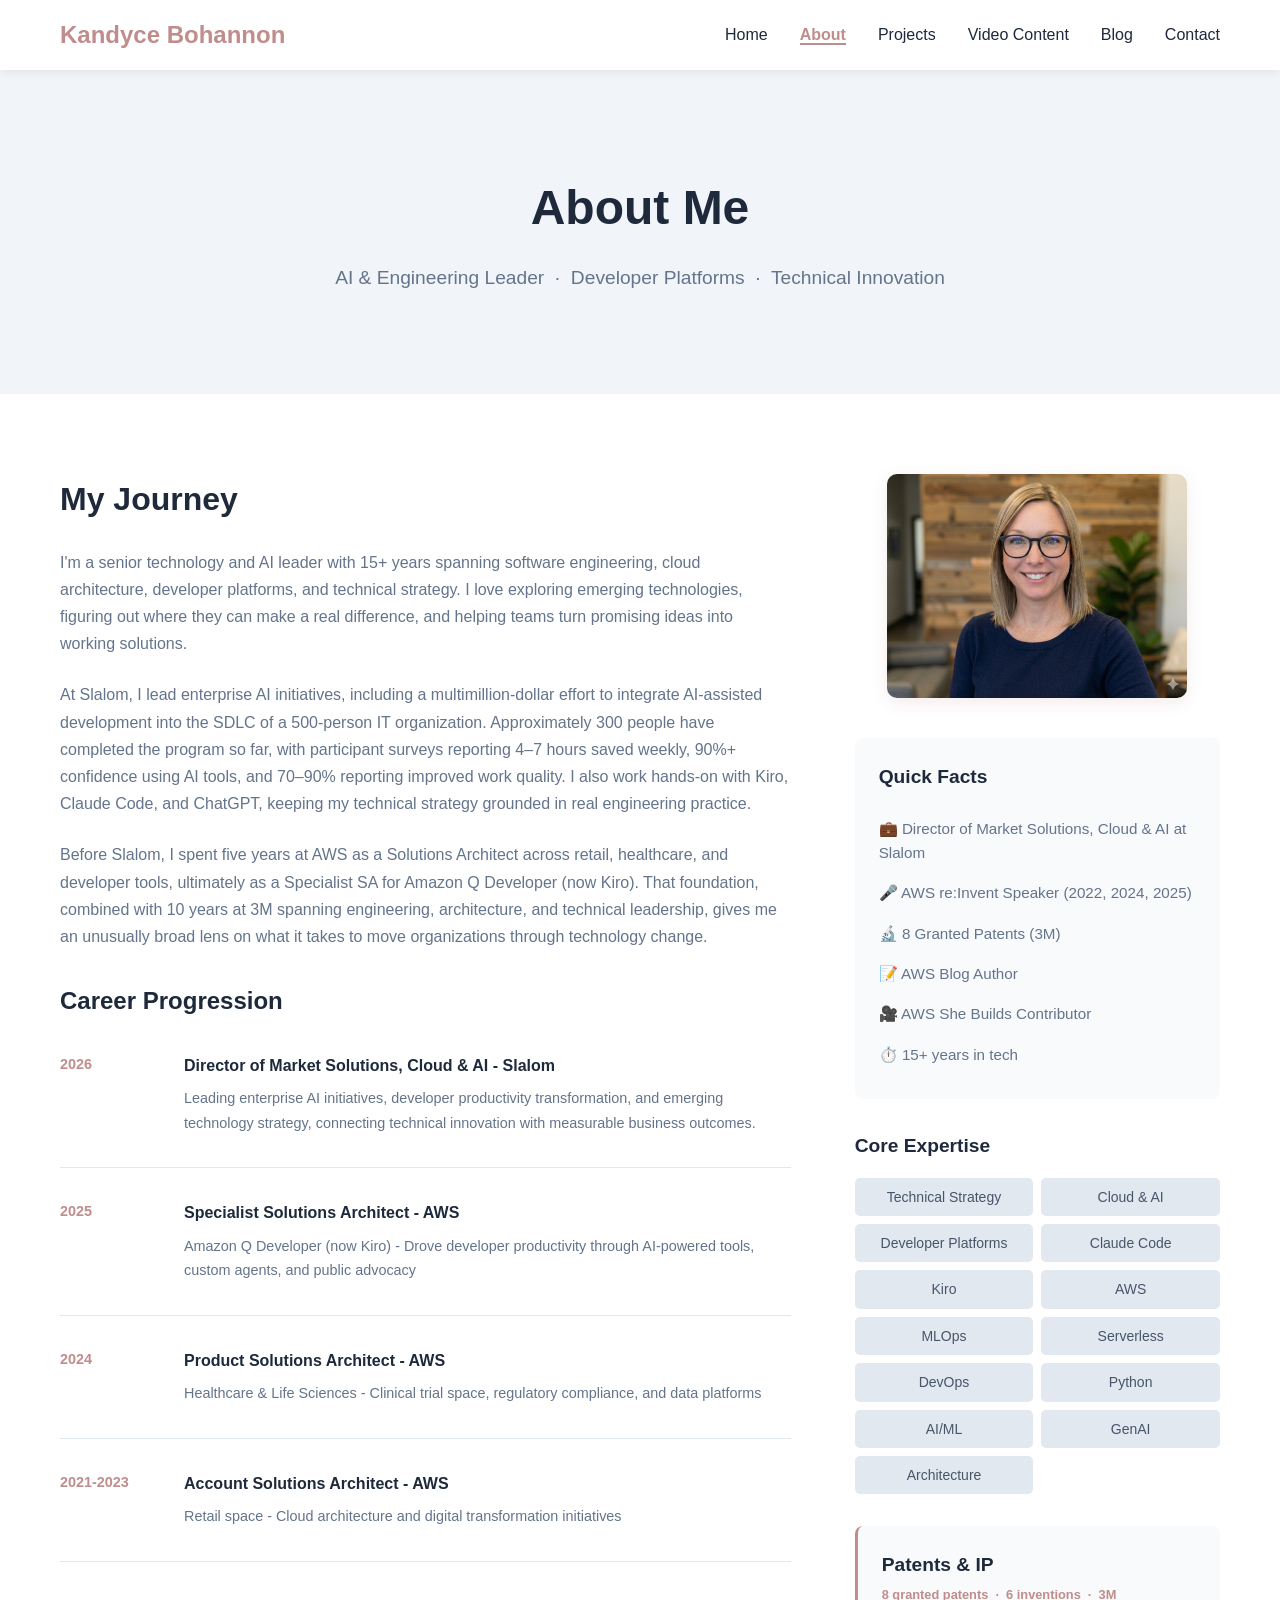
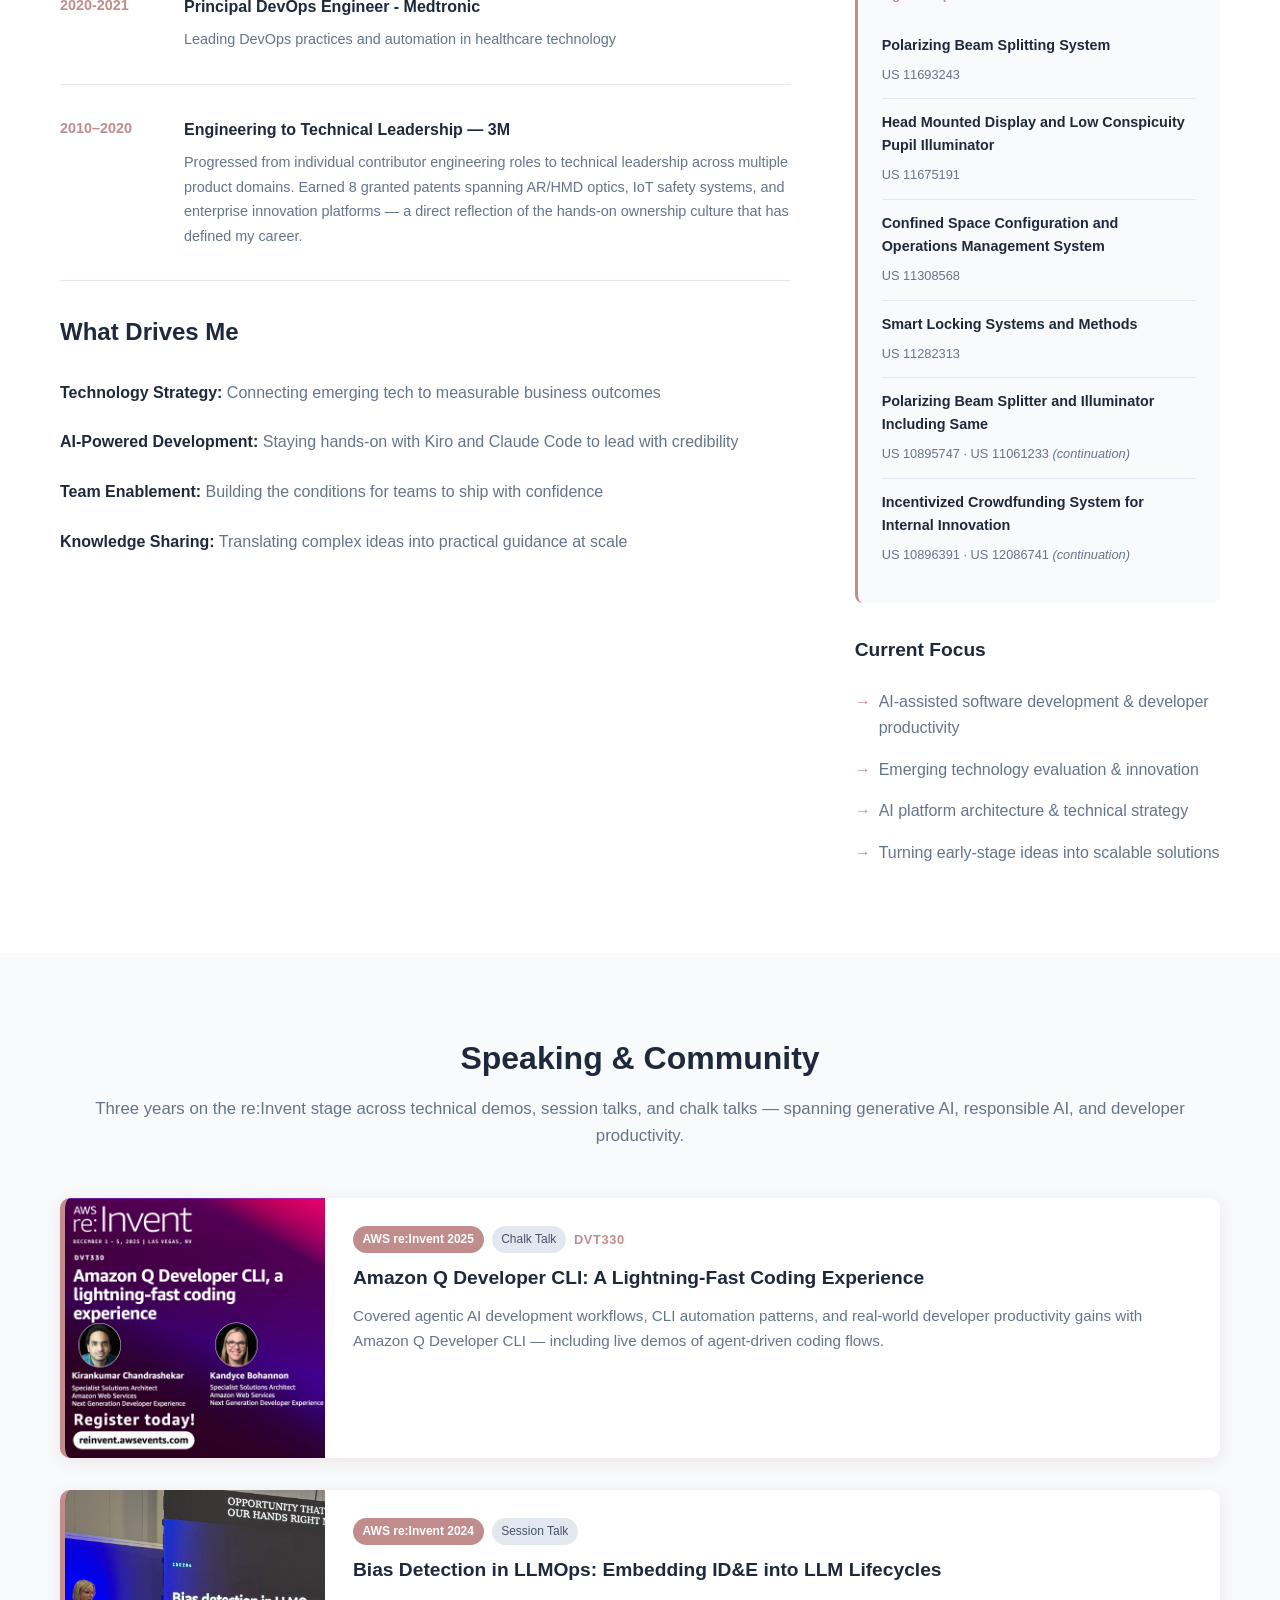
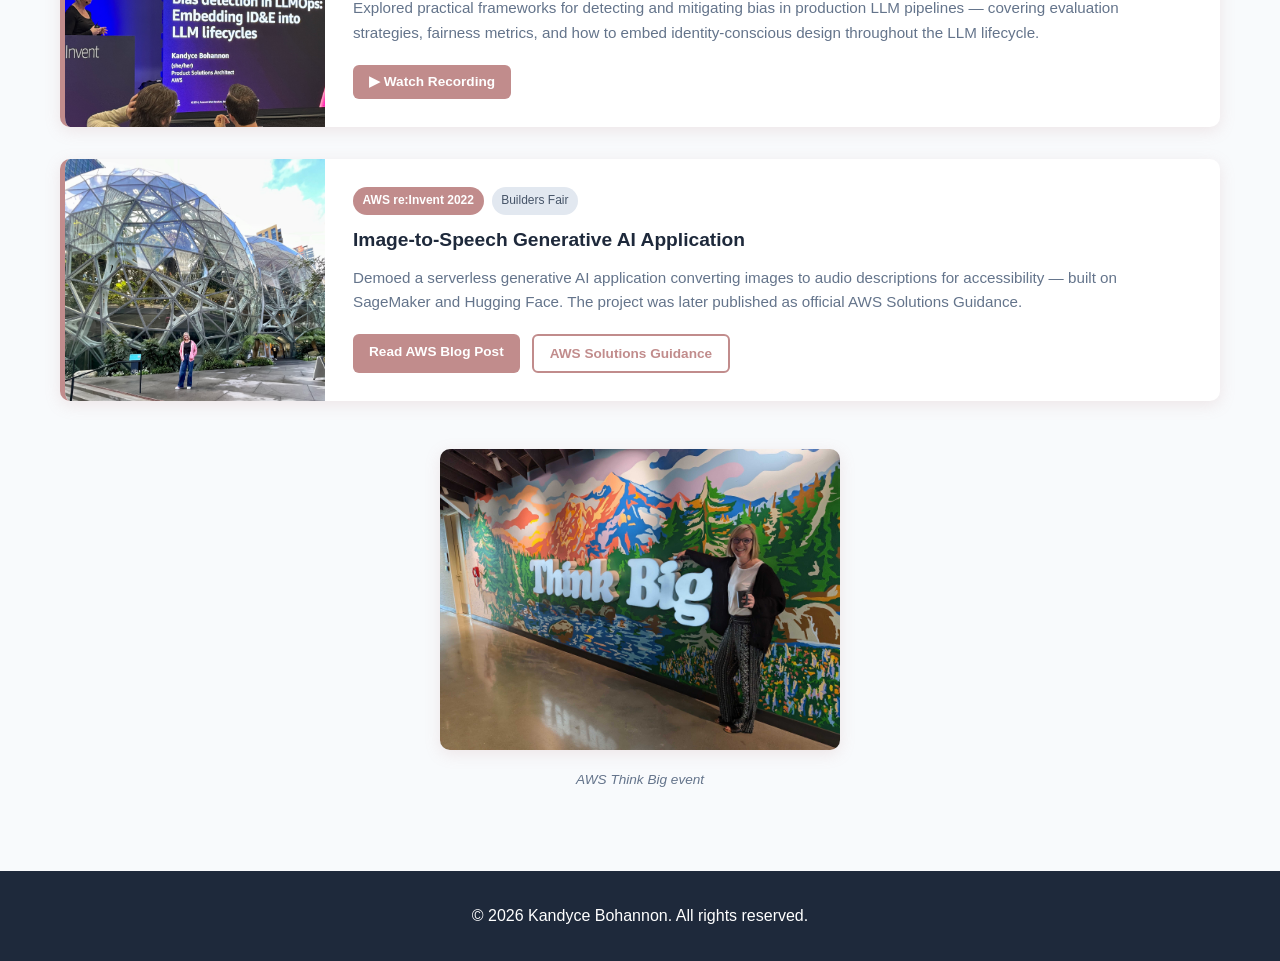
==== commit bc43b532: "Update about.html grammar cleanup" ====
--- a/about.html
+++ b/about.html
@@ -41,7 +41,7 @@
                         <h2>My Journey</h2>
                         <p>I'm a senior technology and AI leader with 15+ years spanning software engineering, cloud architecture, developer platforms, and technical strategy. I love exploring emerging technologies, figuring out where they can make a real difference, and helping teams turn promising ideas into working solutions.</p>
 
-                        <p>At Slalom, I lead enterprise AI initiatives, including a multi-million dollar effort to integrate AI-assisted development into the SDLC of a 500-person IT organization. Approximately 300 people have completed the program so far, with participant surveys reporting 4–7 hours saved weekly, 90%+ confidence using AI tools, and 70–90% reporting improved work quality. I also work hands-on with Kiro, Claude Code, and ChatGPT keeping my technical strategy grounded in real engineering practice.</p>
+                        <p>At Slalom, I lead enterprise AI initiatives, including a multimillion-dollar effort to integrate AI-assisted development into the SDLC of a 500-person IT organization. Approximately 300 people have completed the program so far, with participant surveys reporting 4–7 hours saved weekly, 90%+ confidence using AI tools, and 70–90% reporting improved work quality. I also work hands-on with Kiro, Claude Code, and ChatGPT, keeping my technical strategy grounded in real engineering practice.</p>
 
                         <p>Before Slalom, I spent five years at AWS as a Solutions Architect across retail, healthcare, and developer tools, ultimately as a Specialist SA for Amazon Q Developer (now Kiro). That foundation, combined with 10 years at 3M spanning engineering, architecture, and technical leadership, gives me an unusually broad lens on what it takes to move organizations through technology change.</p>
 
